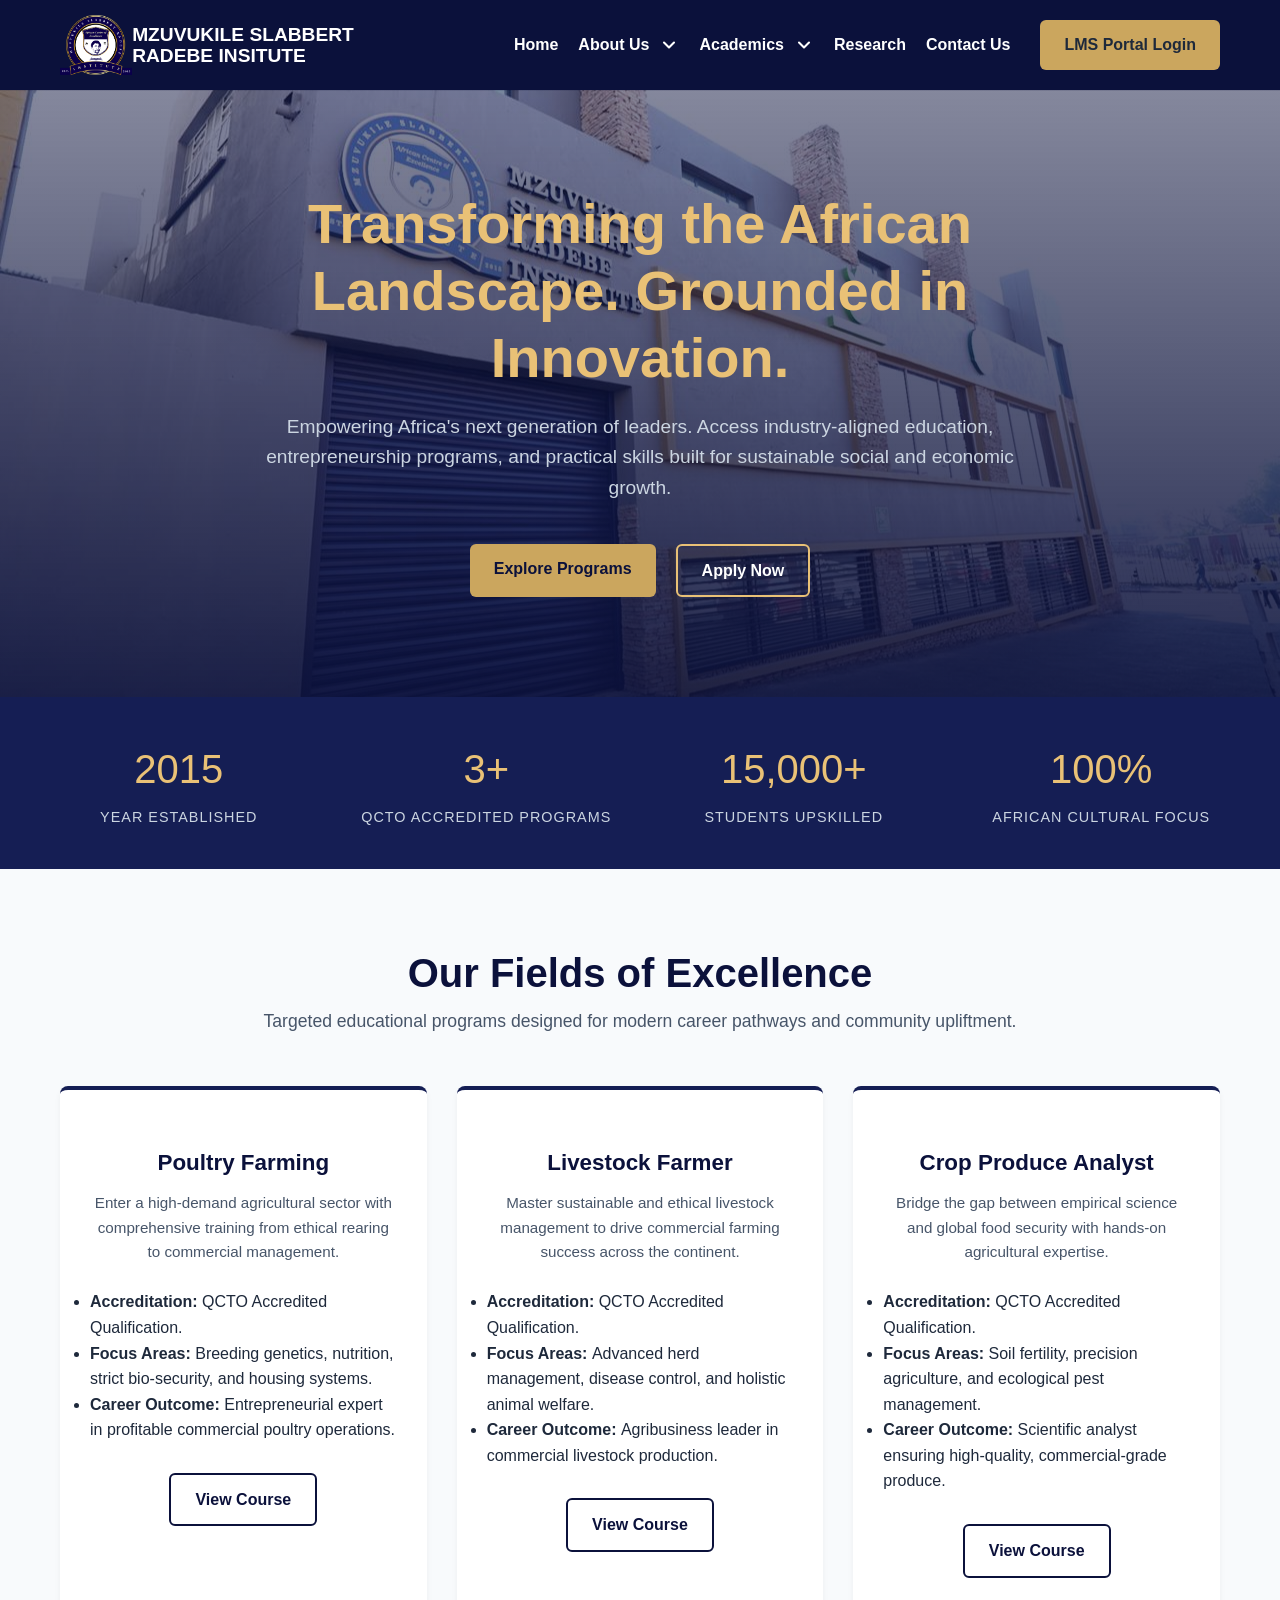
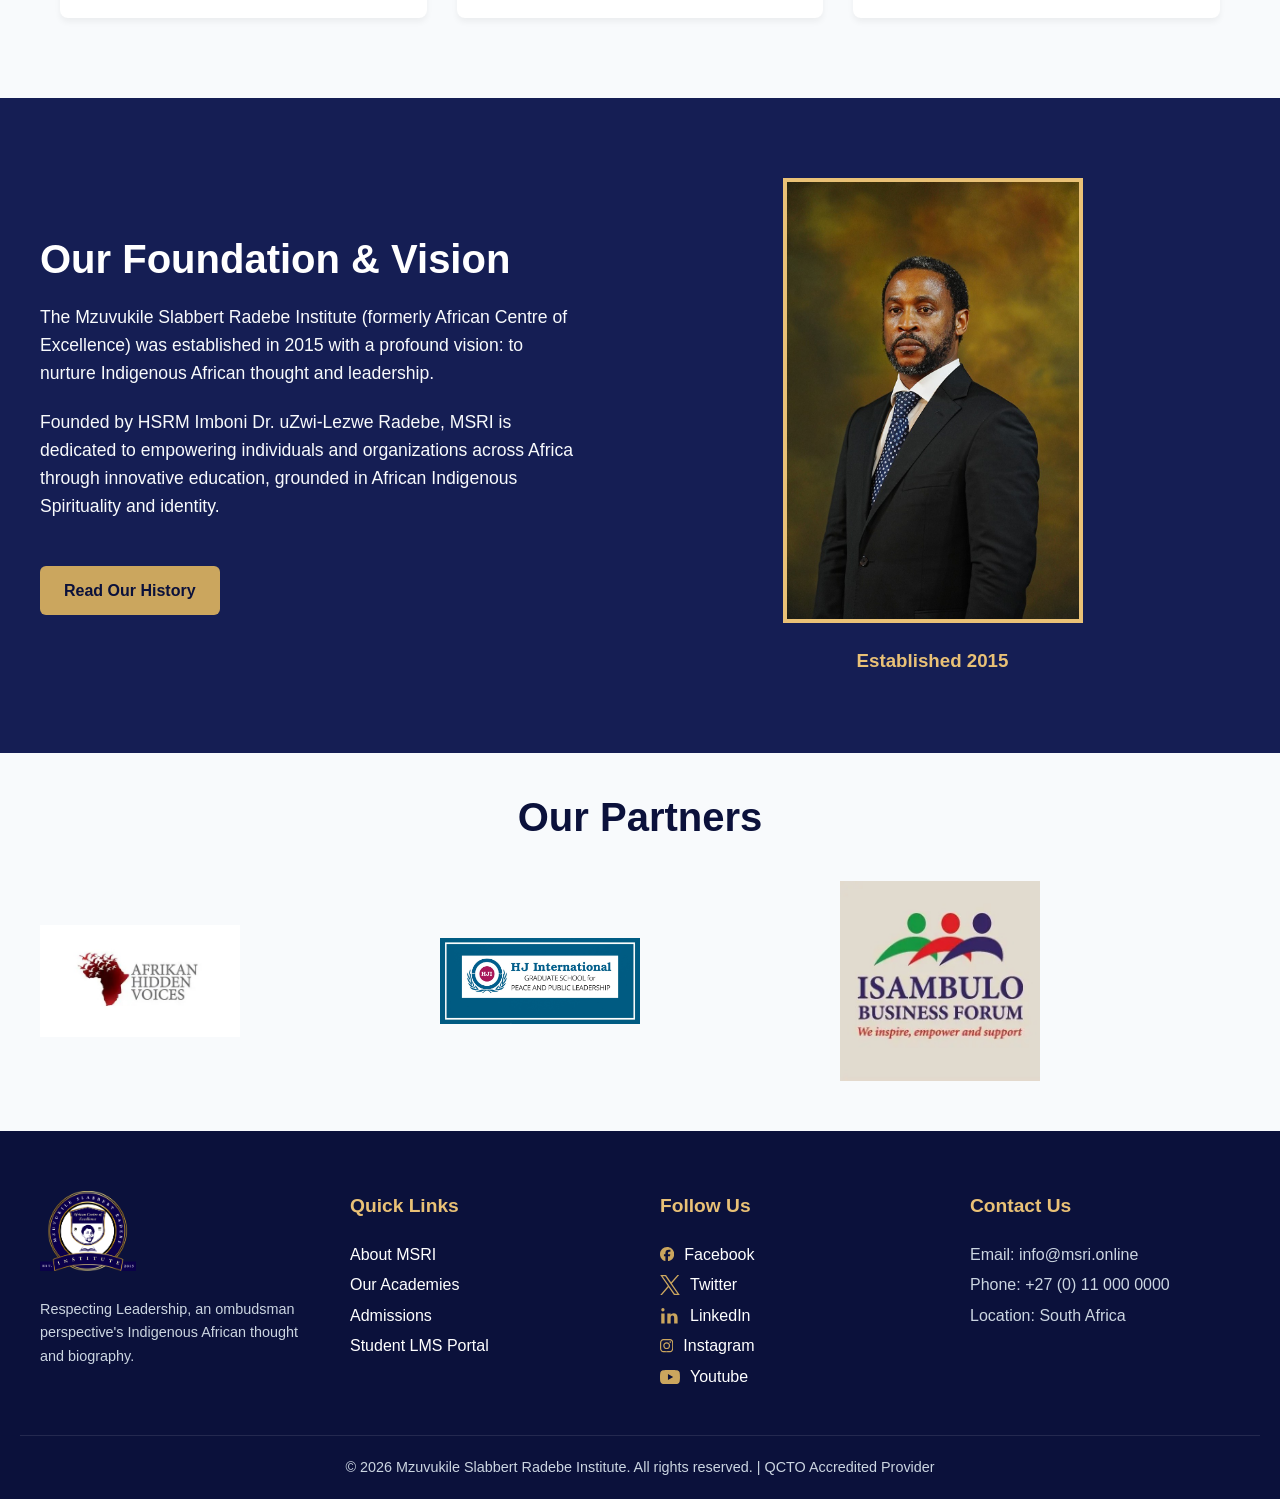
==== index.html @ c5982612 "updates the header menu" ====
<!doctype html>
<html lang="en">
  <head>
    <meta charset="UTF-8" />
    <meta name="viewport" content="width=device-width, initial-scale=1.0" />
    <title>MSRI | Mzuvukile Slabbert Radebe Institute</title>
    <link rel="icon" type="image/png" href="../assets/img/branding/logo.png" />
    <link rel="stylesheet" href="./assets/css/pages/home.css" />
    <link rel="stylesheet" href="./assets/css/global.css" />
    <link rel="stylesheet" href="./assets/css/components.css" />
    <script src="./assets/js/main.js" defer></script>
    <link rel="preload" href="assets/img/heroes/hero-img-1.jpg" as="image" />
    <link rel="preload" href="assets/img/heroes/hero-img-1.jpg" as="image" />
    <link rel="preload" href="assets/img/heroes/hero-img-3.jpg" as="image" />
    <link rel="preload" href="assets/img/heroes/hero-img-4.jpg" as="image" />
    <link rel="preload" href="assets/img/heroes/hero-img-5.jpg" as="image" />
    <link rel="preload" href="assets/img/heroes/hero-img-6.jpeg" as="image" />
  </head>
  <body>
    <header>
      <div class="nav-container">
        <div class="logo">
          <a href="index.html">
            <img src="../assets/img/branding/logo.png" alt="MSRI Logo" />
            <div class="logo-text">MZUVUKILE SLABBERT<br />RADEBE INSITUTE</div>
          </a>
        </div>

        <button class="open-menu">
          <svg
            width="50px"
            height="50px"
            viewBox="0 0 24 24"
            xmlns="http://www.w3.org/2000/svg"
            class="hamburger-menu-icon"
            fill="none"
          >
            <path d="M5 6.5H19V8H5V6.5Z" />
            <path d="M5 16.5H19V18H5V16.5Z" />
            <path d="M5 11.5H19V13H5V11.5Z" />
          </svg>
        </button>

        <nav class="nav-links">
          <ul class="link-list">
            <li>
              <a href="index.html">Home</a>
            </li>

            <li class="has-dropdown-menu">
              <a href="#" class="dropdown-link">
                About Us
                <svg
                  class="chevron-icon"
                  viewBox="0 0 24 24"
                  fill="none"
                  stroke="currentColor"
                  stroke-width="2.5"
                  stroke-linecap="round"
                  stroke-linejoin="round"
                >
                  <polyline points="6 9 12 15 18 9"></polyline>
                </svg>
              </a>

              <ul class="dropdown-menu">
                <li><a href="#">Our History</a></li>
                <li><a href="#">Accreditation</a></li>
                <li><a href="#">Leadership</a></li>
                <li><a href="#">Partners</a></li>
                <li><a href="#">News & Media</a></li>
                <li><a href="#">Events</a></li>
              </ul>
            </li>

            <li class="has-mega-menu">
              <a href="academics.html" class="dropdown-link">
                Academics
                <svg
                  class="chevron-icon"
                  viewBox="0 0 24 24"
                  fill="none"
                  stroke="currentColor"
                  stroke-width="2.5"
                  stroke-linecap="round"
                  stroke-linejoin="round"
                >
                  <polyline points="6 9 12 15 18 9"></polyline>
                </svg>
              </a>

              <!-- We make the container wider to fit both tracks -->
              <div class="mega-menu-container split-menu">
                <!-- Left Side: Legacy -->
                <div class="menu-zone legacy-zone">
                  <h3 class="zone-title">Legacy Qualifications</h3>
                  <div class="mega-menu-grid">
                    <div class="menu-column">
                      <h4>Business, Law & Society</h4>
                      <ul>
                        <li>
                          <a href="#"
                            >Faculty of Business and Economic Studies</a
                          >
                        </li>
                        <li><a href="#">Faculty of Law</a></li>
                        <li>
                          <a href="#"
                            >Faculty of Social Science and Humanities</a
                          >
                        </li>
                      </ul>
                    </div>

                    <!-- Column 2 -->
                    <div class="menu-column">
                      <h4>Science & Health</h4>
                      <ul>
                        <li>
                          <a href="#">Faculty of Science and Agriculture</a>
                        </li>
                        <li><a href="#">Health Sciences</a></li>
                        <li><a href="#">Department of Animal Care</a></li>
                      </ul>
                    </div>

                    <!-- Column 3 -->
                    <div class="menu-column">
                      <h4>Arts, Media & Culture</h4>
                      <ul>
                        <li>
                          <a href="#"
                            >Faculty of Indigenous Spirituality and African
                            Matters</a
                          >
                        </li>
                        <li><a href="#">Faculty of Media and Journalism</a></li>
                        <li><a href="#">Faculty of Art and Music</a></li>
                      </ul>
                    </div>
                  </div>
                </div>

                <!-- Right Side: Skills (Give this a slight background color in CSS) -->
                <div class="menu-zone skills-zone">
                  <h3 class="zone-title text-gold">Skills-Based (QCTO)</h3>
                  <div class="mega-menu-grid">
                    <div class="menu-column">
                      <h4>Agriculture</h4>
                      <ul>
                        <li><a href="academics.html#course-catalog">Poultry Farming</a></li>
                        <li><a href="academics.html#course-catalog">Livestock Farmer</a></li>
                        <li>
                          <a href="academics.html#course-catalog">Crop Produce Analyst</a>
                        </li>
                      </ul>
                    </div>
                  </div>
                </div>
              </div>
            </li>
            <li><a href="#">Research</a></li>
            <li><a href="#">Contact Us</a></li>
          </ul>
          <a href="https://www.msri.online/" class="btn btn-gold"
            >LMS Portal Login</a
          >
        </nav>
      </div>
    </header>

    <section class="hero">
      <div class="hero-content">
        <h1>Transforming the African Landscape. Grounded in Innovation.</h1>
        <p>
          Empowering Africa's next generation of leaders. Access
          industry-aligned education, entrepreneurship programs, and practical
          skills built for sustainable social and economic growth.
        </p>
        <div class="hero-buttons">
          <a href="academics.html" class="btn btn-gold">Explore Programs</a>
          <a href="#" class="btn btn-outline">Apply Now</a>
        </div>
      </div>
    </section>

    <section class="stats-strip">
      <div class="stats-grid">
        <div class="stat-item">
          <div class="stat-number">2015</div>
          <div class="stat-label">Year Established</div>
        </div>
        <div class="stat-item">
          <div class="stat-number">3+</div>
          <div class="stat-label">QCTO Accredited Programs</div>
        </div>
        <div class="stat-item">
          <div class="stat-number">15,000+</div>
          <div class="stat-label">Students Upskilled</div>
        </div>
        <div class="stat-item">
          <div class="stat-number">100%</div>
          <div class="stat-label">African Cultural Focus</div>
        </div>
      </div>
    </section>

    <section class="academics" id="academics">
      <div class="section-header">
        <h2>Our Fields of Excellence</h2>
        <p>
          Targeted educational programs designed for modern career pathways and
          community upliftment.
        </p>
      </div>

      <div class="card-grid">
        <div class="card">
          <div class="card-icon"></div>
          <h3>Poultry Farming</h3>
          <p>
            Enter a high-demand agricultural sector with comprehensive training
            from ethical rearing to commercial management.
          </p>
          <ul class="academic-list">
            <li>
              <strong>Accreditation: </strong>QCTO Accredited Qualification.
            </li>
            <li>
              <strong>Focus Areas: </strong>Breeding genetics, nutrition, strict
              bio-security, and housing systems.
            </li>
            <li>
              <strong>Career Outcome: </strong>Entrepreneurial expert in
              profitable commercial poultry operations.
            </li>
          </ul>
          <a href="academics.html#poultry-farming" class="btn btn-outline-card"
            >View Course</a
          >
        </div>
        <div class="card">
          <div class="card-icon"></div>
          <h3>Livestock Farmer</h3>
          <p>
            Master sustainable and ethical livestock management to drive
            commercial farming success across the continent.
          </p>
          <ul class="academic-list">
            <li>
              <strong>Accreditation: </strong>QCTO Accredited Qualification.
            </li>
            <li>
              <strong>Focus Areas: </strong>Advanced herd management, disease
              control, and holistic animal welfare.
            </li>
            <li>
              <strong>Career Outcome: </strong>Agribusiness leader in commercial
              livestock production.
            </li>
          </ul>
          <a href="academics.html#livestock-farmer" class="btn btn-outline-card"
            >View Course</a
          >
        </div>
        <div class="card">
          <div class="card-icon"></div>
          <h3>Crop Produce Analyst</h3>
          <p>
            Bridge the gap between empirical science and global food security
            with hands-on agricultural expertise.
          </p>
          <ul class="academic-list">
            <li>
              <strong>Accreditation: </strong>QCTO Accredited Qualification.
            </li>
            <li>
              <strong>Focus Areas: </strong>Soil fertility, precision
              agriculture, and ecological pest management.
            </li>
            <li>
              <strong>Career Outcome: </strong>Scientific analyst ensuring
              high-quality, commercial-grade produce.
            </li>
          </ul>
          <a href="academics.html#crop-analyst" class="btn btn-outline-card"
            >View Course</a
          >
        </div>
      </div>
    </section>

    <section class="foundation">
      <div class="foundation-container">
        <div class="foundation-text">
          <h2>Our Foundation & Vision</h2>
          <p>
            The Mzuvukile Slabbert Radebe Institute (formerly African Centre of
            Excellence) was established in 2015 with a profound vision: to
            nurture Indigenous African thought and leadership.
          </p>
          <p>
            Founded by HSRM Imboni Dr. uZwi-Lezwe Radebe, MSRI is dedicated to
            empowering individuals and organizations across Africa through
            innovative education, grounded in African Indigenous Spirituality
            and identity.
          </p>
          <br />
          <a href="#" class="btn btn-gold">Read Our History</a>
        </div>

        <div class="foundation-image">
          <img
            src="../assets/img/content/founder.jpg"
            alt="MSRI Foundation Seal"
          />
          <h3 style="color: var(--accent-gold); margin-top: 20px">
            Established 2015
          </h3>
        </div>
      </div>
    </section>

    <section class="partners">
      <h2>Our Partners</h2>
      <div class="partners-container" id="slider">
        <div class="partner-slider" id="track">
          <img src="./assets/img/branding/ahv-logo.jpeg" alt="" />
          <img src="./assets/img/branding/hfi-logo.jpeg" alt="" />
          <img src="./assets/img/branding/ibf-logo.jpeg" alt="" />
          <img src="./assets/img/branding/ip-logo.jpeg" alt="" />
          <img src="./assets/img/branding/mta-logo.jpeg" alt="" />
          <img src="./assets/img/branding/sbhf-logo.jpeg" alt="" />
          <img src="./assets/img/branding/tf-logo.jpeg" alt="" />

          <!-- duplicates -->
          <img src="../assets/img/branding/ahv-logo.jpeg" alt="" />
          <img src="../assets/img/branding/hfi-logo.jpeg" alt="" />
          <img src="../assets/img/branding/ibf-logo.jpeg" alt="" />
          <img src="../assets/img/branding/ip-logo.jpeg" alt="" />
          <img src="../assets/img/branding/mta-logo.jpeg" alt="" />
          <img src="../assets/img/branding/sbhf-logo.jpeg" alt="" />
          <img src="../assets/img/branding/tf-logo.jpeg" alt="" />
        </div>
      </div>
    </section>

    <footer>
      <div class="footer-grid">
        <div class="footer-col">
          <img
            src="../assets/img/branding/logo.png"
            alt="MSRI Logo"
            style="height: 80px; margin-bottom: 20px"
          />
          <p style="color: #cbd5e1; font-size: 0.9rem">
            Respecting Leadership, an ombudsman perspective's Indigenous African
            thought and biography.
          </p>
        </div>

        <div class="footer-col">
          <h4>Quick Links</h4>
          <ul>
            <li><a href="#">About MSRI</a></li>
            <li><a href="#">Our Academies</a></li>
            <li><a href="#">Admissions</a></li>
            <li><a href="https://www.msri.online/">Student LMS Portal</a></li>
          </ul>
        </div>

        <div class="footer-col">
          <h4>Follow Us</h4>
          <ul class="social-links">
            <li>
              <a href="#" class="icons">
                <svg
                  role="img"
                  viewBox="0 0 24 24"
                  xmlns="http://www.w3.org/2000/svg"
                >
                  <title>Facebook</title>
                  <path
                    d="M9.101 23.691v-7.98H6.627v-3.667h2.474v-1.58c0-4.085 1.848-5.978 5.858-5.978.401 0 .955.042 1.468.103a8.68 8.68 0 0 1 1.141.195v3.325a8.623 8.623 0 0 0-.653-.036 26.805 26.805 0 0 0-.733-.009c-.707 0-1.259.096-1.675.309a1.686 1.686 0 0 0-.679.622c-.258.42-.374.995-.374 1.752v1.297h3.919l-.386 2.103-.287 1.564h-3.246v8.245C19.396 23.238 24 18.179 24 12.044c0-6.627-5.373-12-12-12s-12 5.373-12 12c0 5.628 3.874 10.35 9.101 11.647Z"
                  />
                </svg>
                Facebook
              </a>
            </li>
            <li>
              <a href="#" class="icons">
                <svg
                  role="img"
                  viewBox="0 0 24 24"
                  xmlns="http://www.w3.org/2000/svg"
                >
                  <title>X</title>
                  <path
                    d="M14.234 10.162 22.977 0h-2.072l-7.591 8.824L7.251 0H.258l9.168 13.343L.258 24H2.33l8.016-9.318L16.749 24h6.993zm-2.837 3.299-.929-1.329L3.076 1.56h3.182l5.965 8.532.929 1.329 7.754 11.09h-3.182z"
                  />
                </svg>
                Twitter
              </a>
            </li>
            <li>
              <a href="#" class="icons">
                <svg
                  role="img"
                  viewBox="0 0 24 24"
                  xmlns="http://www.w3.org/2000/svg"
                >
                  <title>LinkedIn</title>
                  <path
                    d="M21 21H17V14.25c0-1.61-.59-2.75-2.03-2.75-1.1 0-1.75.74-2.04 1.46-.1.26-.13.63-.13 1V21H8.79s.06-11 0-12h4.01v1.7c.53-.83 1.5-2.01 3.65-2.01 2.66 0 4.66 1.74 4.66 5.48V21M3.5 6.5A2 2 0 1 1 5.5 4.5a2 2 0 0 1-2 2M1.5 21h4V9h-4v12z"
                  />
                </svg>
                LinkedIn
              </a>
            </li>
            <li>
              <a href="#" class="icons">
                <svg
                  role="img"
                  viewBox="0 0 24 24"
                  xmlns="http://www.w3.org/2000/svg"
                >
                  <title>Instagram</title>
                  <path
                    d="M7.0301.084c-1.2768.0602-2.1487.264-2.911.5634-.7888.3075-1.4575.72-2.1228 1.3877-.6652.6677-1.075 1.3368-1.3802 2.127-.2954.7638-.4956 1.6365-.552 2.914-.0564 1.2775-.0689 1.6882-.0626 4.947.0062 3.2586.0206 3.6671.0825 4.9473.061 1.2765.264 2.1482.5635 2.9107.308.7889.72 1.4573 1.388 2.1228.6679.6655 1.3365 1.0743 2.1285 1.38.7632.295 1.6361.4961 2.9134.552 1.2773.056 1.6884.069 4.9462.0627 3.2578-.0062 3.668-.0207 4.9478-.0814 1.28-.0607 2.147-.2652 2.9098-.5633.7889-.3086 1.4578-.72 2.1228-1.3881.665-.6682 1.0745-1.3378 1.3795-2.1284.2957-.7632.4966-1.636.552-2.9124.056-1.2809.0692-1.6898.063-4.948-.0063-3.2583-.021-3.6668-.0817-4.9465-.0607-1.2797-.264-2.1487-.5633-2.9117-.3084-.7889-.72-1.4568-1.3876-2.1228C21.2982 1.33 20.628.9208 19.8378.6165 19.074.321 18.2017.1197 16.9244.0645 15.6471.0093 15.236-.005 11.977.0014 8.718.0076 8.31.0215 7.0301.0839m.1402 21.6932c-1.17-.0509-1.8053-.2453-2.2287-.408-.5606-.216-.96-.4771-1.3819-.895-.422-.4178-.6811-.8186-.9-1.378-.1644-.4234-.3624-1.058-.4171-2.228-.0595-1.2645-.072-1.6442-.079-4.848-.007-3.2037.0053-3.583.0607-4.848.05-1.169.2456-1.805.408-2.2282.216-.5613.4762-.96.895-1.3816.4188-.4217.8184-.6814 1.3783-.9003.423-.1651 1.0575-.3614 2.227-.4171 1.2655-.06 1.6447-.072 4.848-.079 3.2033-.007 3.5835.005 4.8495.0608 1.169.0508 1.8053.2445 2.228.408.5608.216.96.4754 1.3816.895.4217.4194.6816.8176.9005 1.3787.1653.4217.3617 1.056.4169 2.2263.0602 1.2655.0739 1.645.0796 4.848.0058 3.203-.0055 3.5834-.061 4.848-.051 1.17-.245 1.8055-.408 2.2294-.216.5604-.4763.96-.8954 1.3814-.419.4215-.8181.6811-1.3783.9-.4224.1649-1.0577.3617-2.2262.4174-1.2656.0595-1.6448.072-4.8493.079-3.2045.007-3.5825-.006-4.848-.0608M16.953 5.5864A1.44 1.44 0 1 0 18.39 4.144a1.44 1.44 0 0 0-1.437 1.4424M5.8385 12.012c.0067 3.4032 2.7706 6.1557 6.173 6.1493 3.4026-.0065 6.157-2.7701 6.1506-6.1733-.0065-3.4032-2.771-6.1565-6.174-6.1498-3.403.0067-6.156 2.771-6.1496 6.1738M8 12.0077a4 4 0 1 1 4.008 3.9921A3.9996 3.9996 0 0 1 8 12.0077"
                  />
                </svg>
                Instagram
              </a>
            </li>
            <li>
              <a href="#" class="icons">
                <svg
                  role="img"
                  viewBox="0 0 24 24"
                  xmlns="http://www.w3.org/2000/svg"
                >
                  <title>YouTube</title>
                  <path
                    d="M23.498 6.186a3.016 3.016 0 0 0-2.122-2.136C19.505 3.545 12 3.545 12 3.545s-7.505 0-9.377.505A3.017 3.017 0 0 0 .502 6.186C0 8.07 0 12 0 12s0 3.93.502 5.814a3.016 3.016 0 0 0 2.122 2.136c1.871.505 9.376.505 9.376.505s7.505 0 9.377-.505a3.015 3.015 0 0 0 2.122-2.136C24 15.93 24 12 24 12s0-3.93-.502-5.814zM9.545 15.568V8.432L15.818 12l-6.273 3.568z"
                  />
                </svg>
                Youtube
              </a>
            </li>
          </ul>
        </div>

        <div class="footer-col">
          <h4>Contact Us</h4>
          <ul>
            <li style="color: #cbd5e1">Email: info@msri.online</li>
            <li style="color: #cbd5e1">Phone: +27 (0) 11 000 0000</li>
            <li style="color: #cbd5e1">Location: South Africa</li>
          </ul>
        </div>
      </div>

      <div class="footer-bottom">
        &copy; 2026 Mzuvukile Slabbert Radebe Institute. All rights reserved. |
        QCTO Accredited Provider
      </div>
    </footer>
  </body>
</html>
---- assets/css/pages/home.css ----
/* Hero Section */

.hero {
  background-color: var(--primary-navy);
  color: var(--white);
  padding: 100px 20px;
  text-align: center;
  background-image:
    linear-gradient(rgba(11, 17, 59, 0.5), rgba(11, 17, 59, 0.9)),
    url("../../img/heroes/hero-img-1.jpg");
  background-size: cover;
  background-position: center;
  animation: heroslider 24s infinite ease-in-out;
}

@keyframes heroslider {
  /* Image 1 */
  0%,
  12.5% {
    background-image:
      linear-gradient(rgba(11, 17, 59, 0.5), rgba(11, 17, 59, 0.9)),
      url("../../img/heroes/hero-img-1.jpg");
  }
  /* Image 2 */
  16.6%,
  29.1% {
    background-image:
      linear-gradient(rgba(11, 17, 59, 0.5), rgba(11, 17, 59, 0.9)),
      url("../../img/heroes/hero-img-2.jpg");
  }
  /* Image 3 */
  33.3%,
  45.8% {
    background-image:
      linear-gradient(rgba(11, 17, 59, 0.5), rgba(11, 17, 59, 0.9)),
      url("../../img/heroes/hero-img-3.jpg");
  }
  /* Image 4 */
  50%,
  62.5% {
    background-image:
      linear-gradient(rgba(11, 17, 59, 0.5), rgba(11, 17, 59, 0.9)),
      url("../../img/heroes/hero-img-4.jpg");
  }
  /* Image 5 */
  66.6%,
  79.1% {
    background-image:
      linear-gradient(rgba(11, 17, 59, 0.5), rgba(11, 17, 59, 0.9)),
      url("../../img/heroes/hero-img-5.jpg");
  }
  /* Image 6 */
  83.3%,
  95.8% {
    background-image:
      linear-gradient(rgba(11, 17, 59, 0.5), rgba(11, 17, 59, 0.9)),
      url("../../img/heroes/hero-img-6.jpeg");
  }
  /* Flawless wrap back to Image 1 */
  100% {
    background-image:
      linear-gradient(rgba(11, 17, 59, 0.5), rgba(11, 17, 59, 0.9)),
      url("../../img/heroes/hero-img-1.jpg");
  }
}

.hero-content {
  max-width: 800px;
  margin: 0 auto;
}

.hero h1 {
  color: var(--accent-gold);
  font-size: 3.5rem;
  margin-bottom: 20px;
}

.hero p {
  font-size: 1.2rem;
  margin-bottom: 40px;
  color: #cbd5e1;
}

.hero-buttons {
  display: flex;
  gap: 20px;
  justify-content: center;
}

/* STATS / IMPACT STRIP */

.stats-strip {
  background-color: var(--primary-navy-light);
  color: var(--white);
  padding: 40px 20px;
}

.stats-grid {
  max-width: 1200px;
  margin: 0 auto;
  display: grid;
  grid-template-columns: repeat(auto-fit, minmax(200px, 1fr));
  gap: 30px;
  text-align: center;
}

.stat-number {
  font-family: var(--font-heading);
  color: var(--accent-gold);
  font-size: 2.5rem;
  margin-bottom: 5px;
}

.stat-label {
  font-size: 0.9rem;
  text-transform: uppercase;
  letter-spacing: 1px;
  color: #cbd5e1;
}

/* ACADEMIES SECTION */

.academics {
  padding: 80px 20px;
  max-width: 1200px;
  margin: 0 auto;
  display: flex;
  flex-direction: column;
}

.academics a {
  align-self: center;
  margin-top: 30px;
  margin-bottom: 0;
}

.section-header {
  text-align: center;
  margin-bottom: 50px;
}

.section-header h2 {
  color: var(--primary-navy);
  font-size: 2.5rem;
  margin-bottom: 10px;
}

.section-header p {
  color: var(--text-gray);
  font-size: 1.1rem;
}

.card-grid {
  display: grid;
  grid-template-columns: repeat(auto-fit, minmax(300px, 1fr));
  gap: 30px;
}

.card {
  background: var(--white);
  padding: 40px 30px;
  border-radius: 8px;
  box-shadow: 0 4px 6px rgba(0, 0, 0, 0.05);
  border-top: 4px solid var(--primary-navy-light);
  text-align: center;
  transition: transform 0.3s ease;
}

.card:hover {
  transform: translateY(-5px);
  transition: all 0.3s ease;
}

.card-icon {
  font-size: 3rem;
  margin-bottom: 20px;
}

.card h3 {
  color: var(--primary-navy);
  margin-bottom: 15px;
  font-size: 1.4rem;
}

.card p {
  color: var(--text-gray);
  margin-bottom: 25px;
  font-size: 0.95rem;
}

.card .academic-list {
  text-align: start;
}

/* FOUNDATION & VISION */

.foundation {
  background-color: var(--primary-navy-light);
  padding: 40px 20px;
}

.foundation-container {
  max-width: 1200px;
  margin: 0 auto;
  display: flex;
  align-items: center;
  gap: 50px;
}

.foundation-text {
  flex: 1;
}

.foundation-text h2 {
  color: var(--white);
  font-size: 2.5rem;
  margin-bottom: 20px;
}

.foundation-text p {
  color: var(--bg-light);
  margin-bottom: 20px;
  font-size: 1.1rem;
}

.foundation-image {
  flex: 1;
  text-align: center;
  /* background: var(--primary-navy); */
  padding: 40px;
  border-radius: 8px;
}

.foundation-image img {
  max-width: 100%;
  height: auto;
  border: 4px solid var(--accent-gold);
  width: 300px;
}

/* Partners */

.partners h2 {
  color: var(--primary-navy);
  font-size: 2.5rem;
  margin-top: 40px;
  margin-bottom: 40px;
  text-align: center;
}

/* Partners Container Area */
.partners-container {
  width: 100%;
  max-width: 1200px;
  margin: auto;
  overflow: hidden; /* Cuts off extra logos outside the frame */
  border-radius: 8px;
  margin-bottom: 50px;
}

/* The Sliding Track */
.partner-slider {
  display: flex;
  gap: 200px; /* Your layout spacing */
  align-items: center;
  flex-wrap: nowrap;
  width: max-content; /* Prevents logos from being compressed */

  /* Triggers the seamless crawl animation */
  animation: continuousCrawl 30s linear infinite;
}

.partner-slider img {
  width: 200px;
  flex-shrink: 0;
}

/* The Seamless Animation Path */
@keyframes continuousCrawl {
  0% {
    transform: translateX(0);
  }
  100% {
    /* Moves by exactly half the track width (the first full set of logos) */
    transform: translateX(-50%);
  }
}

/* Page Media Queries */
@media (max-width: 768px) {
  .hero h1 {
    font-size: 2.5rem;
  }

  .hero-buttons {
    flex-direction: column;
  }

  .foundation-container {
    flex-direction: column;
  }
}
---- assets/css/global.css ----
* {
  margin: 0;
  padding: 0;
  box-sizing: border-box;
}

:root {
  --primary-navy: #0b113b;
  --primary-navy-light: #151e54;
  --accent-gold: #e9c176;
  --accent-gold-hover: #cba65e;
  --text-dark: #1e293b;
  --text-gray: #475569;
  --bg-light: #f8fafc;
  --white: #ffffff;
  --font-heading: Candara, Calibri, Segoe, Segoe UI, Optima, Arial, sans-serif;
  --font-body: Candara, Calibri, Segoe, Segoe UI, Optima, Arial, sans-serif;
}

html,
body {
  font-family: var(--font-body);
  color: var(--text-dark);
  background-color: var(--bg-light);
  line-height: 1.6;
  max-width: 100%;
  overflow-x: clip;
  overflow-y: visible;
}

h1,
h2,
h3 {
  font-family: var(--font-heading);
  font-weight: 700;
  line-height: 1.2;
}

a {
  text-decoration: none;
  color: inherit;
}
---- assets/css/components.css ----
body {
  padding-top: 90px;
}

/* Button Section */

.btn {
  display: inline-block;
  padding: 12px 24px;
  border-radius: 6px;
  font-weight: 600;
  cursor: pointer;
  border: none;
}

.btn-gold {
  background-color: var(--accent-gold-hover);
  color: var(--primary-navy);
}

.btn-gold:hover {
  background-color: var(--accent-gold-hover);
  transform: translate(-2px);
  transition: all 0.3s ease;
}

.btn-outline {
  background-color: transparent;
  color: var(--white);
  border: 2px solid var(--accent-gold);
}

.btn-outline:hover {
  background-color: var(--accent-gold);
  color: var(--primary-navy);
  transition: all 0.3s ease;
}

.btn-outline-card {
  color: var(--primary-navy);
  border-color: var(--primary-navy);
  transition: all 0.3s ease;
  border: 2px solid var(--primary-navy);
}

.btn-outline-card:hover {
  background-color: var(--primary-navy);
  color: var(--white);
  transition: all 0.3s ease;
}

/* Navigation Section */

header {
  background-color: var(--primary-navy);
  /* box-shadow: 0 2px 10px rgba(0, 0, 0, 0.1); */
  position: fixed;
  top: 0;
  z-index: 1000;
  width: 100%;
}

.nav-container {
  max-width: 1200px;
  margin: 0 auto;
  padding: 15px 20px;
  display: flex;
  justify-content: space-between;
  align-items: center;
}

.link-list {
  display: flex;
  gap: 20px;
  list-style: none;
}

.dropdown-menu {
  position: absolute;
  list-style: none;
  background-color: var(--primary-navy-light);
  color: var(--accent-gold);
  width: 130px;
  box-shadow: 0 4px 12px rgba(0, 0, 0, 0.1);
  border-radius: 4px;
  padding: 10px 10px;
  margin: 0;

  visibility: hidden;
  opacity: 0;
}

.has-dropdown-menu:hover .dropdown-menu,
.has-dropdown-menu:focus-within .dropdown-menu {
  visibility: visible;
  opacity: 1;
  transition: all ease-in-out 0.5s;
  transform: translateY(1px);
}

.dropdown-link {
  display: flex;
  align-items: center;
  gap: 10px;
}

.dropdown-link svg {
  width: 20px;
}

.mega-menu-container {
  position: absolute;
  background-color: var(--primary-navy-light);
  color: var(--accent-gold);
  width: 250px;
  box-shadow: 0 4px 12px rgba(0, 0, 0, 0.1);
  border-radius: 4px;
  padding: 10px 10px;
  margin: 0 auto;
  z-index: 1000;

  visibility: hidden;
  opacity: 0;
}

.has-mega-menu {
  position: relative;
}

.has-mega-menu:hover .mega-menu-container,
.has-mega-menu:focus-within .mega-menu-container {
  visibility: visible;
  opacity: 1;
  transform: translateY(1px);
  transition: all ease-in-out 0.5s;
}

.mega-menu-grid {
  display: grid;
  grid-template-columns: repeat(1, 1fr);
}

.menu-column {
  margin-left: 20px;
  margin-bottom: 20px;
}

.menu-column ul {
  list-style: none;
  padding: 0;
  margin: 0;
}

.menu-column ul li a:hover {
  text-decoration: underline;
  transition: all ease-in-out 0.5s;
}

.split-menu {
  display: flex;
  width: 900px; 
  padding: 0; 
  
  /* THE FIX: Centers the 900px menu directly under the link */
  left: 50%;
  margin-left: -450px; /* Pulls it back to the left by exactly half its width */
}

.menu-zone {
  flex: 1;
  padding: 30px;
}

.legacy-zone {
  background-color: var(--primary-navy-light);
}

.skills-zone {
  background-color: var(--primary-navy-light); /* Visually separates the skills side */
  border-left: 1px solid rgba(255, 255, 255, 0.1);
}

.zone-title {
  font-size: 1.3rem;
  margin-bottom: 20px;
  border-bottom: 2px solid var(--accent-gold);
  padding-bottom: 10px;
  display: inline-block;
}

.logo {
  display: flex;
  align-items: center;
  gap: 15px;
}

.logo img {
  height: 60px;
}

.logo a {
  cursor: pointer;
  display: flex;
  align-items: center;
}

.logo-text {
  font-family: var(--font-heading);
  color: var(--white);
  font-weight: 600;
  font-size: 1.2rem;
  line-height: 1.1;
}

.nav-links {
  display: flex;
  gap: 30px;
  align-items: center;
}

.nav-links a {
  color: var(--white);
  font-weight: 700;
  transition: color 0.3s ease;
}

.nav-links .btn {
  color: var(--text-dark);
}

.nav-links .btn:hover {
  color: var(--text-dark);
}

.nav-links a:hover {
  color: var(--accent-gold);
}

.hamburger-menu-icon {
  width: 50px;
  height: auto;
  fill: var(--white);
}

.open-menu {
  background-color: transparent;
  border: none;
  display: none;
}

/* FOOTER */

footer {
  background-color: var(--primary-navy);
  color: var(--white);
  padding: 60px 20px 20px;
}

.footer-grid {
  max-width: 1200px;
  margin: 0 auto;
  display: grid;
  grid-template-columns: repeat(auto-fit, minmax(250px, 1fr));
  gap: 40px;
  margin-bottom: 40px;
}

.footer-col h4 {
  color: var(--accent-gold);
  font-family: var(--font-body);
  font-size: 1.2rem;
  margin-bottom: 20px;
}

.footer-col ul {
  list-style: none;
}

.footer-col ul li {
  margin-bottom: 5px;
}

.footer-col ul li a:hover {
  color: var(--accent-gold);
  transition: all 0.3s ease;
}

.footer-col .icons {
  display: flex;
  align-items: center;
  width: 35%;
  gap: 10px;
}

.footer-col svg {
  width: 20px;
  height: auto;
  fill: var(--accent-gold-hover);
}

.footer-bottom {
  text-align: center;
  padding-top: 20px;
  border-top: 1px solid rgba(255, 255, 255, 0.1);
  color: #cbd5e1;
  font-size: 0.9rem;
}

/* Component Media Queries */
@media (max-width: 768px) {
  /* HAMBURGER BUTTON BASE STYLES */
  .hamburger-menu-icon {
    width: 40px; /* Slightly scaled down for mobile screens */
    height: 40px;
    fill: var(--white); /* Ensures the icon is white */
  }

  .open-menu {
    background-color: transparent;
    border: none;
    display: block; /* Changed to display block to show on mobile */
    cursor: pointer;
  }

  /* MOBILE LAYOUT & MENU TOGGLE */
  /* 2. Hide the nav by default, and format it as a mobile dropdown */
  .nav-links {
    display: none !important; /* Hidden by default */
    position: absolute;
    top: 100%; /* Drops it right below the header */
    left: 0;
    width: 100%;
    background-color: var(--primary-navy);
    flex-direction: column;
    padding: 20px;
    box-shadow: 0 10px 15px rgba(0, 0, 0, 0.2);
  }

  /* 3. This class will be added by JavaScript when the button is clicked */
  .nav-links.active {
    display: flex !important;
  }

  /* 4. Stack the links vertically for mobile */
  .link-list {
    flex-direction: column;
    width: 100%;
    gap: 20px;
  }

  /* 5. Fix Dropdowns & Mega Menu so they don't break the mobile screen */
  .dropdown-menu,
  .mega-menu-container {
    position: static; /* Stops them from floating off-screen */
    width: 100%;
    max-width: 100%;
    box-shadow: none;
    padding: 10px 0 10px 15px;
    background-color: transparent;
    display: none; /* Hide using display on mobile */
    visibility: visible;
    opacity: 1;
  }

  /* Show dropdowns when interacting on mobile */
  .has-dropdown-menu:hover .dropdown-menu,
  .has-dropdown-menu:focus-within .dropdown-menu,
  .has-mega-menu:hover .mega-menu-container,
  .has-mega-menu:focus-within .mega-menu-container {
    display: block;
    transform: none;
  }

  /* Stack mega menu columns into a single column on mobile */
  .mega-menu-grid {
    grid-template-columns: 1fr;
    gap: 10px;
  }

  .menu-column {
    margin-left: 0;
    margin-bottom: 10px;
  }
}
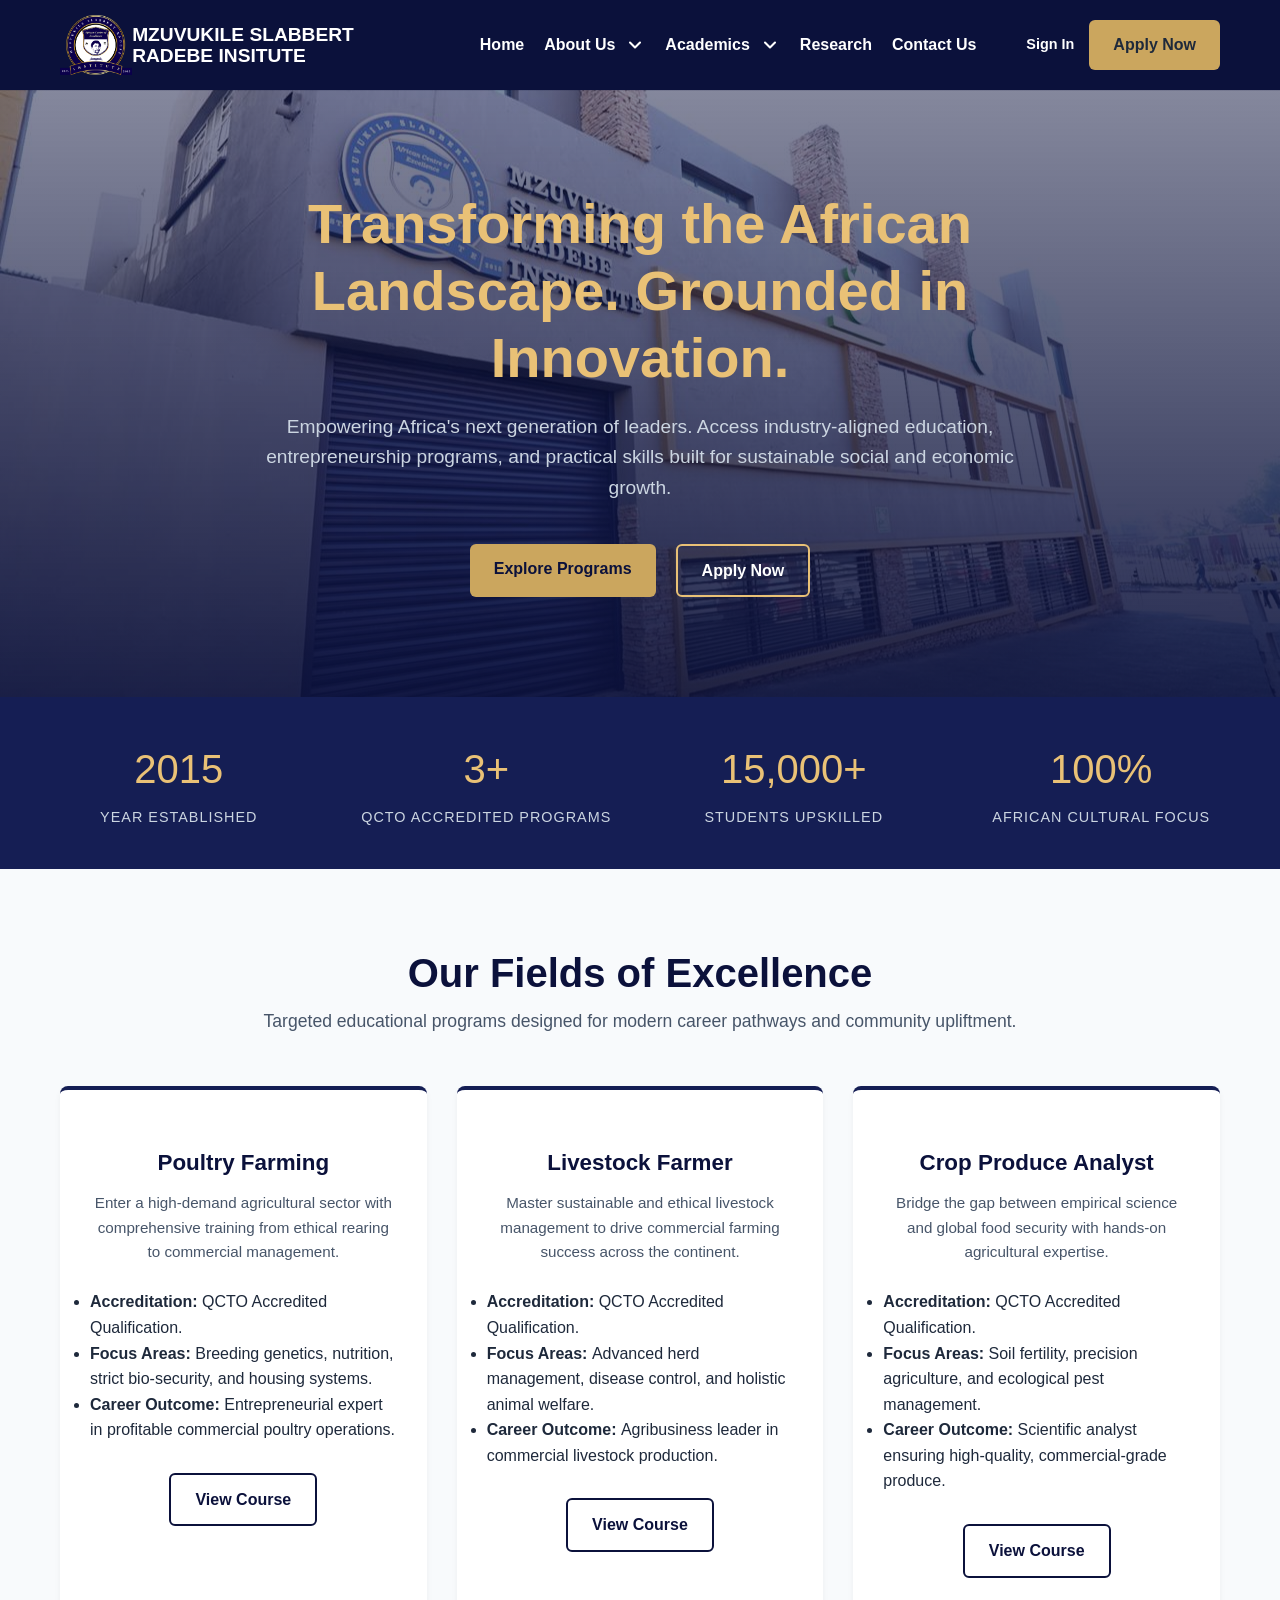
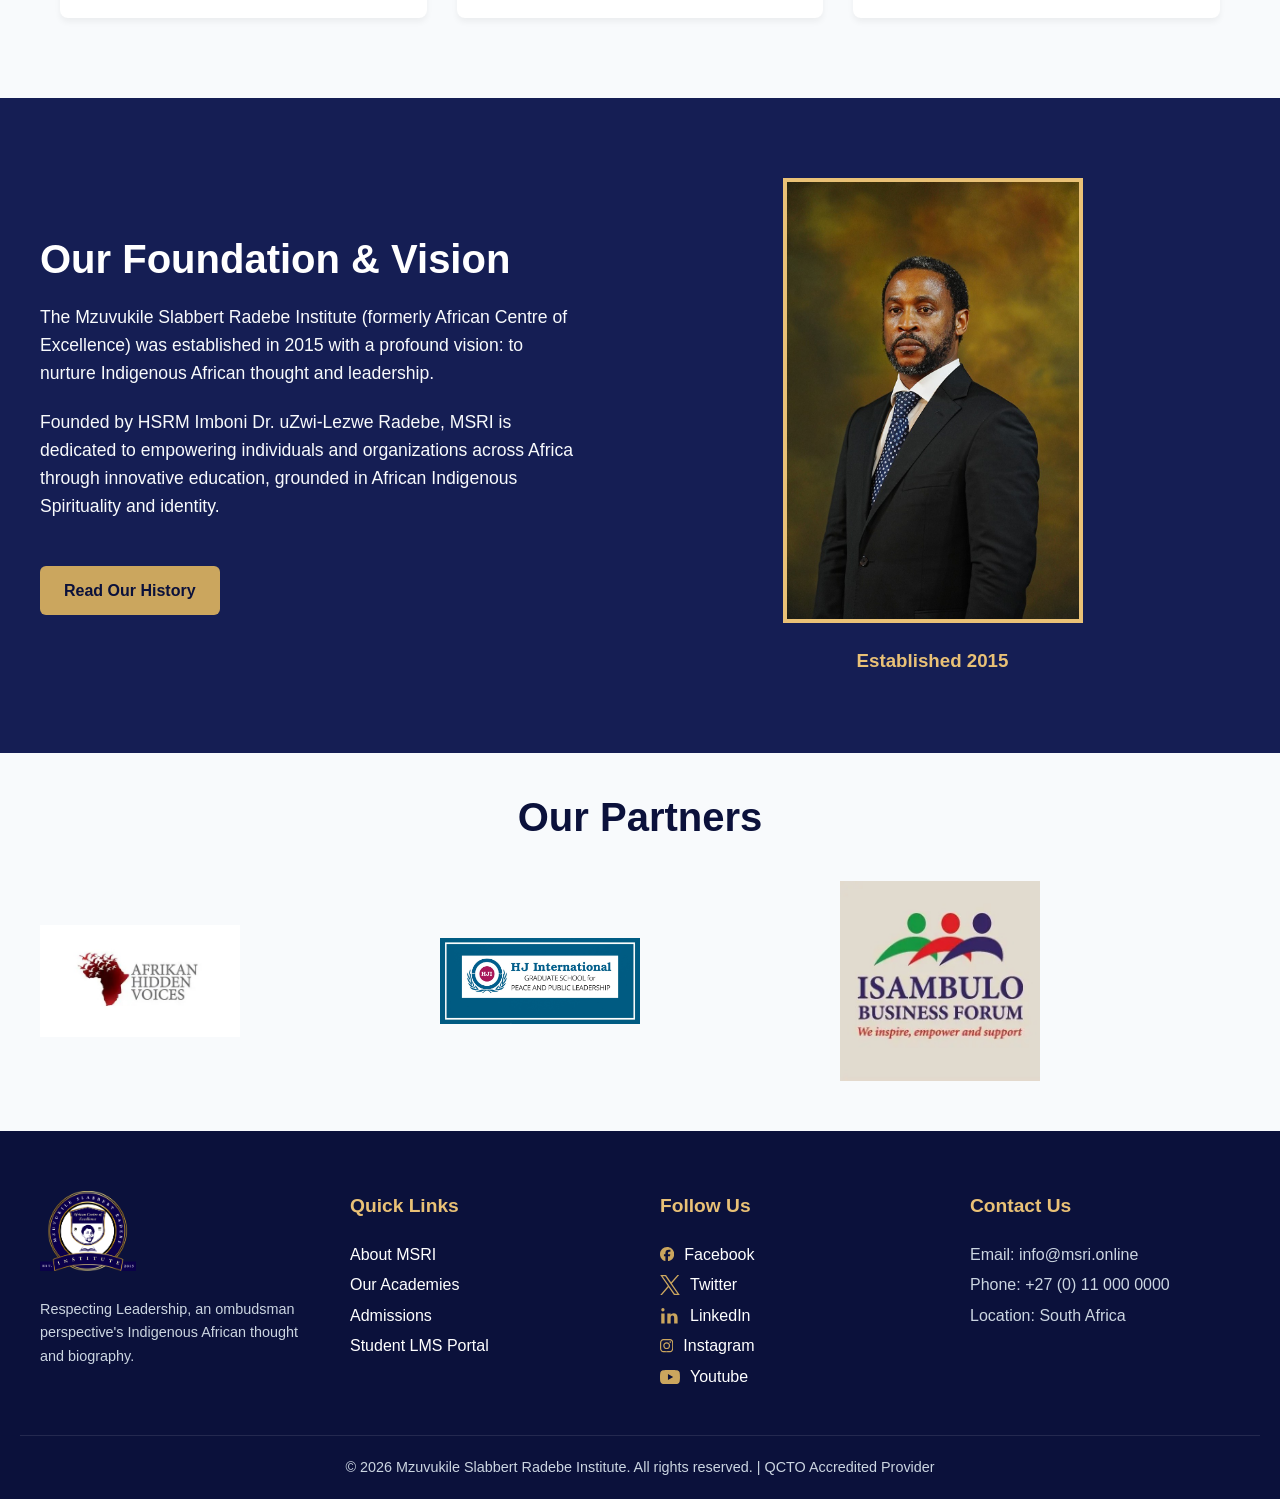
==== commit 33336154: "adds the apply and login pages" ====
--- a/index.html
+++ b/index.html
@@ -74,7 +74,7 @@
             </li>
 
             <li class="has-mega-menu">
-              <a href="academics.html" class="dropdown-link">
+              <a href="#" class="dropdown-link">
                 Academics
                 <svg
                   class="chevron-icon"
@@ -89,70 +89,116 @@
                 </svg>
               </a>
 
-              <!-- We make the container wider to fit both tracks -->
+              <!-- The Split Mega Menu Container -->
               <div class="mega-menu-container split-menu">
-                <!-- Left Side: Legacy -->
+                <!-- LEFT SIDE: Legacy Qualifications (Schools) -->
                 <div class="menu-zone legacy-zone">
                   <h3 class="zone-title">Legacy Qualifications</h3>
-                  <div class="mega-menu-grid">
+
+                  <!-- We use 2 columns inside the left zone -->
+                  <div
+                    class="mega-menu-grid"
+                    style="grid-template-columns: repeat(2, 1fr)"
+                  >
+                    <!-- Legacy Column 1 -->
                     <div class="menu-column">
                       <h4>Business, Law & Society</h4>
                       <ul>
                         <li>
                           <a href="#"
-                            >Faculty of Business and Economic Studies</a
+                            >School of Business and Economic Studies</a
                           >
                         </li>
-                        <li><a href="#">Faculty of Law</a></li>
+                        <li><a href="#">School of Law</a></li>
                         <li>
                           <a href="#"
-                            >Faculty of Social Science and Humanities</a
+                            >School of Social Science and Humanities</a
                           >
                         </li>
                       </ul>
-                    </div>
-
-                    <!-- Column 2 -->
-                    <div class="menu-column">
-                      <h4>Science & Health</h4>
+
+                      <h4 style="margin-top: 25px">Science & Health</h4>
                       <ul>
                         <li>
-                          <a href="#">Faculty of Science and Agriculture</a>
+                          <a href="#">School of Science and Agriculture</a>
                         </li>
                         <li><a href="#">Health Sciences</a></li>
                         <li><a href="#">Department of Animal Care</a></li>
                       </ul>
                     </div>
 
-                    <!-- Column 3 -->
+                    <!-- Legacy Column 2 -->
                     <div class="menu-column">
                       <h4>Arts, Media & Culture</h4>
                       <ul>
                         <li>
                           <a href="#"
-                            >Faculty of Indigenous Spirituality and African
+                            >School of Indigenous Spirituality and African
                             Matters</a
                           >
                         </li>
-                        <li><a href="#">Faculty of Media and Journalism</a></li>
-                        <li><a href="#">Faculty of Art and Music</a></li>
+                        <li><a href="#">School of Media and Journalism</a></li>
+                        <li><a href="#">School of Art and Music</a></li>
+                      </ul>
+
+                      <h4 style="margin-top: 25px">Tourism & Specialized</h4>
+                      <ul>
+                        <li>
+                          <a href="#">School of Hospitalities and Tourism</a>
+                        </li>
+                        <li><a href="#">TC Entity Qualifications</a></li>
                       </ul>
                     </div>
                   </div>
                 </div>
 
-                <!-- Right Side: Skills (Give this a slight background color in CSS) -->
+                <!-- RIGHT SIDE: Skills-Based Programs -->
                 <div class="menu-zone skills-zone">
-                  <h3 class="zone-title text-gold">Skills-Based (QCTO)</h3>
-                  <div class="mega-menu-grid">
+                  <h3 class="zone-title" style="color: var(--accent-gold)">
+                    Skills-Based (QCTO)
+                  </h3>
+
+                  <!-- We use 2 columns inside the right zone -->
+                  <div
+                    class="mega-menu-grid"
+                    style="grid-template-columns: repeat(2, 1fr)"
+                  >
+                    <!-- Skills Column 1 -->
                     <div class="menu-column">
-                      <h4>Agriculture</h4>
-                      <ul>
-                        <li><a href="academics.html#course-catalog">Poultry Farming</a></li>
-                        <li><a href="academics.html#course-catalog">Livestock Farmer</a></li>
+                      <h4>Trades & Technical</h4>
+                      <ul>
                         <li>
-                          <a href="academics.html#course-catalog">Crop Produce Analyst</a>
+                          <a href="#"
+                            >Department of Mining and Land Surveying</a
+                          >
                         </li>
+                        <li><a href="#">Boiler Certificate</a></li>
+                        <li><a href="#">TLB</a></li>
+                        <li><a href="#">Artisan</a></li>
+                        <li><a href="#">Carpentry and Welding</a></li>
+                      </ul>
+
+                      <h4 style="margin-top: 25px">Agriculture & IT</h4>
+                      <ul>
+                        <li><a href="#">Farming</a></li>
+                        <li><a href="#">Computer</a></li>
+                        <li><a href="#">Safety and Security</a></li>
+                      </ul>
+                    </div>
+
+                    <!-- Skills Column 2 -->
+                    <div class="menu-column">
+                      <h4>Business & Humanities</h4>
+                      <ul>
+                        <li><a href="#">School of Business</a></li>
+                        <li><a href="#">School of Humanities or Arts</a></li>
+                        <li><a href="#">Language and Communication</a></li>
+                        <li><a href="#">Public Speaking & Self Mastery</a></li>
+                      </ul>
+
+                      <h4 style="margin-top: 25px">Service Industry</h4>
+                      <ul>
+                        <li><a href="#">Barber and Nail Technician</a></li>
                       </ul>
                     </div>
                   </div>
@@ -160,11 +206,29 @@
               </div>
             </li>
             <li><a href="#">Research</a></li>
-            <li><a href="#">Contact Us</a></li>
-          </ul>
-          <a href="https://www.msri.online/" class="btn btn-gold"
-            >LMS Portal Login</a
+            <li><a href="contact.html">Contact Us</a></li>
+          </ul>
+          <div
+            class="header-actions"
+            style="
+              display: flex;
+              gap: 15px;
+              align-items: center;
+              margin-left: 20px;
+            "
           >
+            <a
+              href="login.html"
+              style="
+                color: var(--white);
+                text-decoration: none;
+                font-weight: 600;
+                font-size: 0.9rem;
+              "
+              >Sign In</a
+            >
+            <a href="apply.html" class="btn btn-gold">Apply Now</a>
+          </div>
         </nav>
       </div>
     </header>
--- a/assets/css/components.css
+++ b/assets/css/components.css
@@ -137,7 +137,7 @@
 
 .mega-menu-grid {
   display: grid;
-  grid-template-columns: repeat(1, 1fr);
+  grid-template-columns: repeat(2, 1fr);
 }
 
 .menu-column {
@@ -158,12 +158,10 @@
 
 .split-menu {
   display: flex;
-  width: 900px; 
+  width: 1200px; 
   padding: 0; 
-  
-  /* THE FIX: Centers the 900px menu directly under the link */
   left: 50%;
-  margin-left: -450px; /* Pulls it back to the left by exactly half its width */
+  margin-left: -600px; /* Pulls it back to the left by exactly half its width */
 }
 
 .menu-zone {
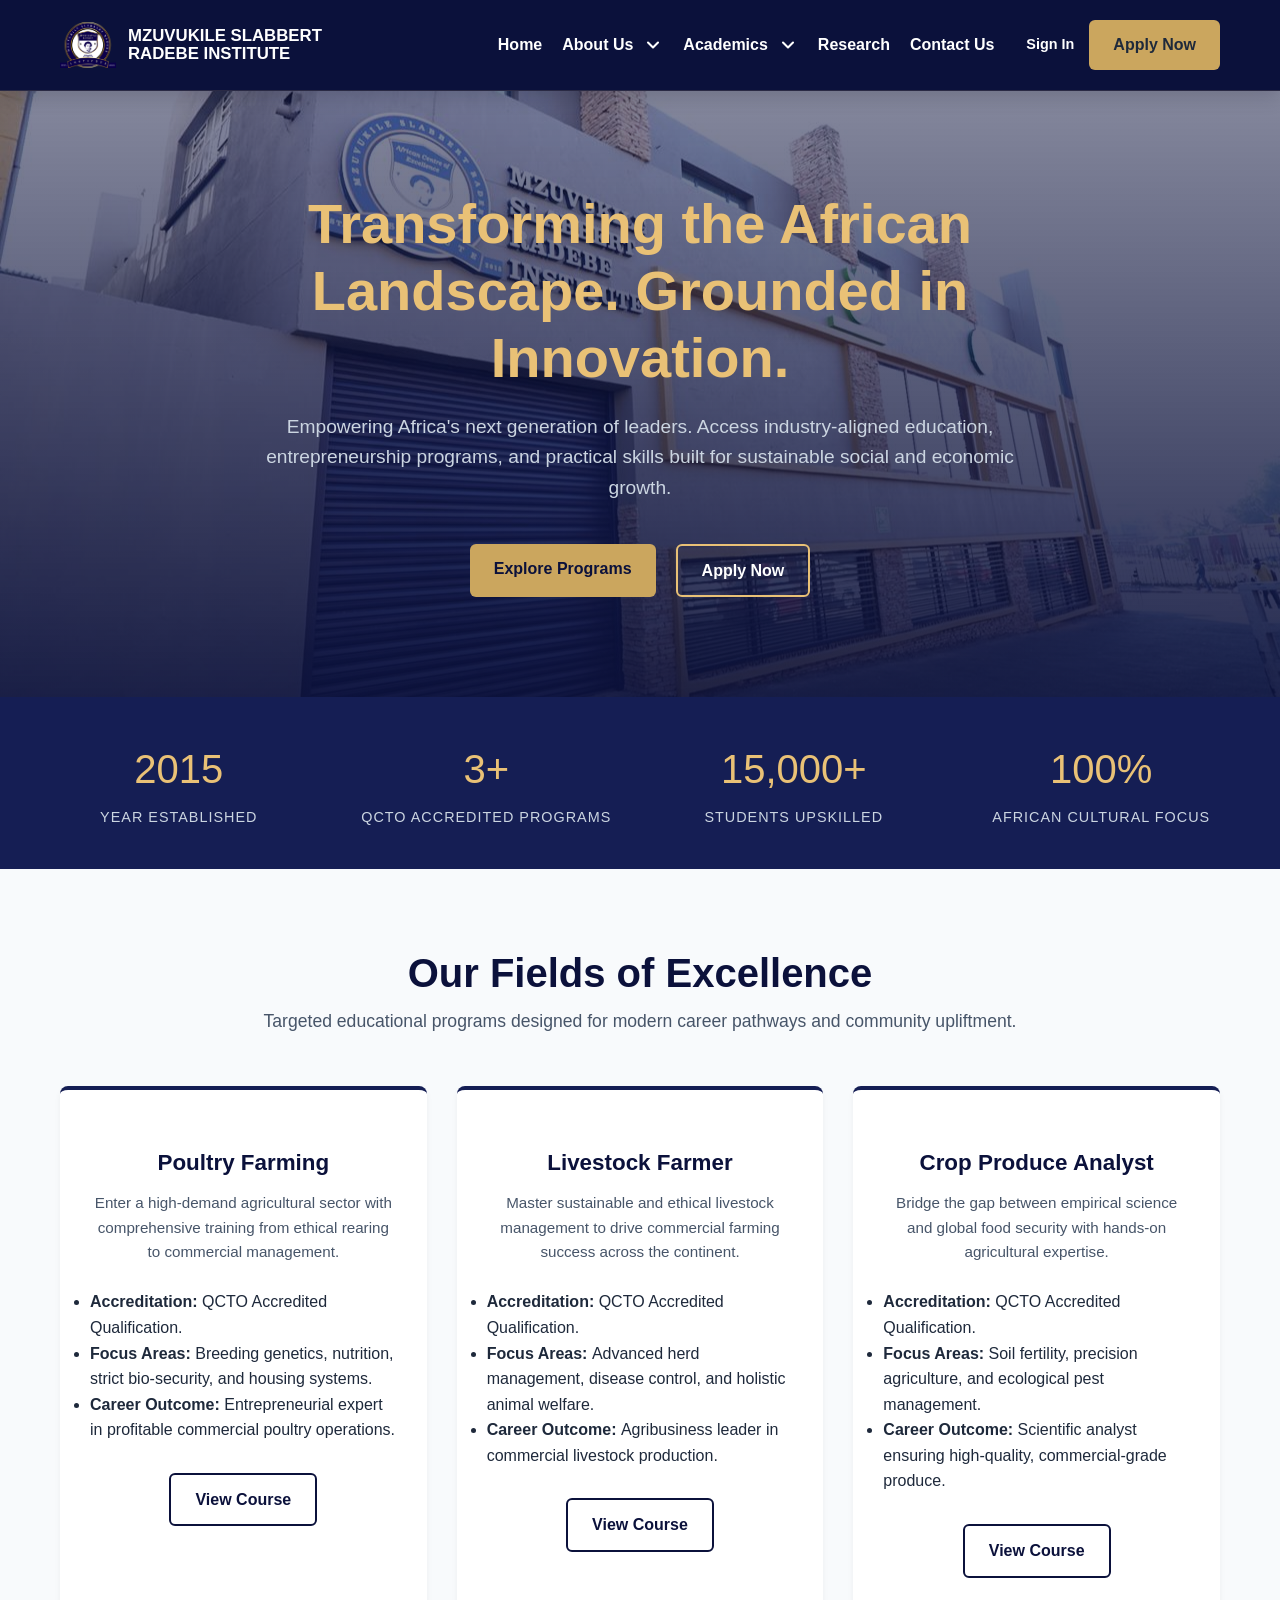
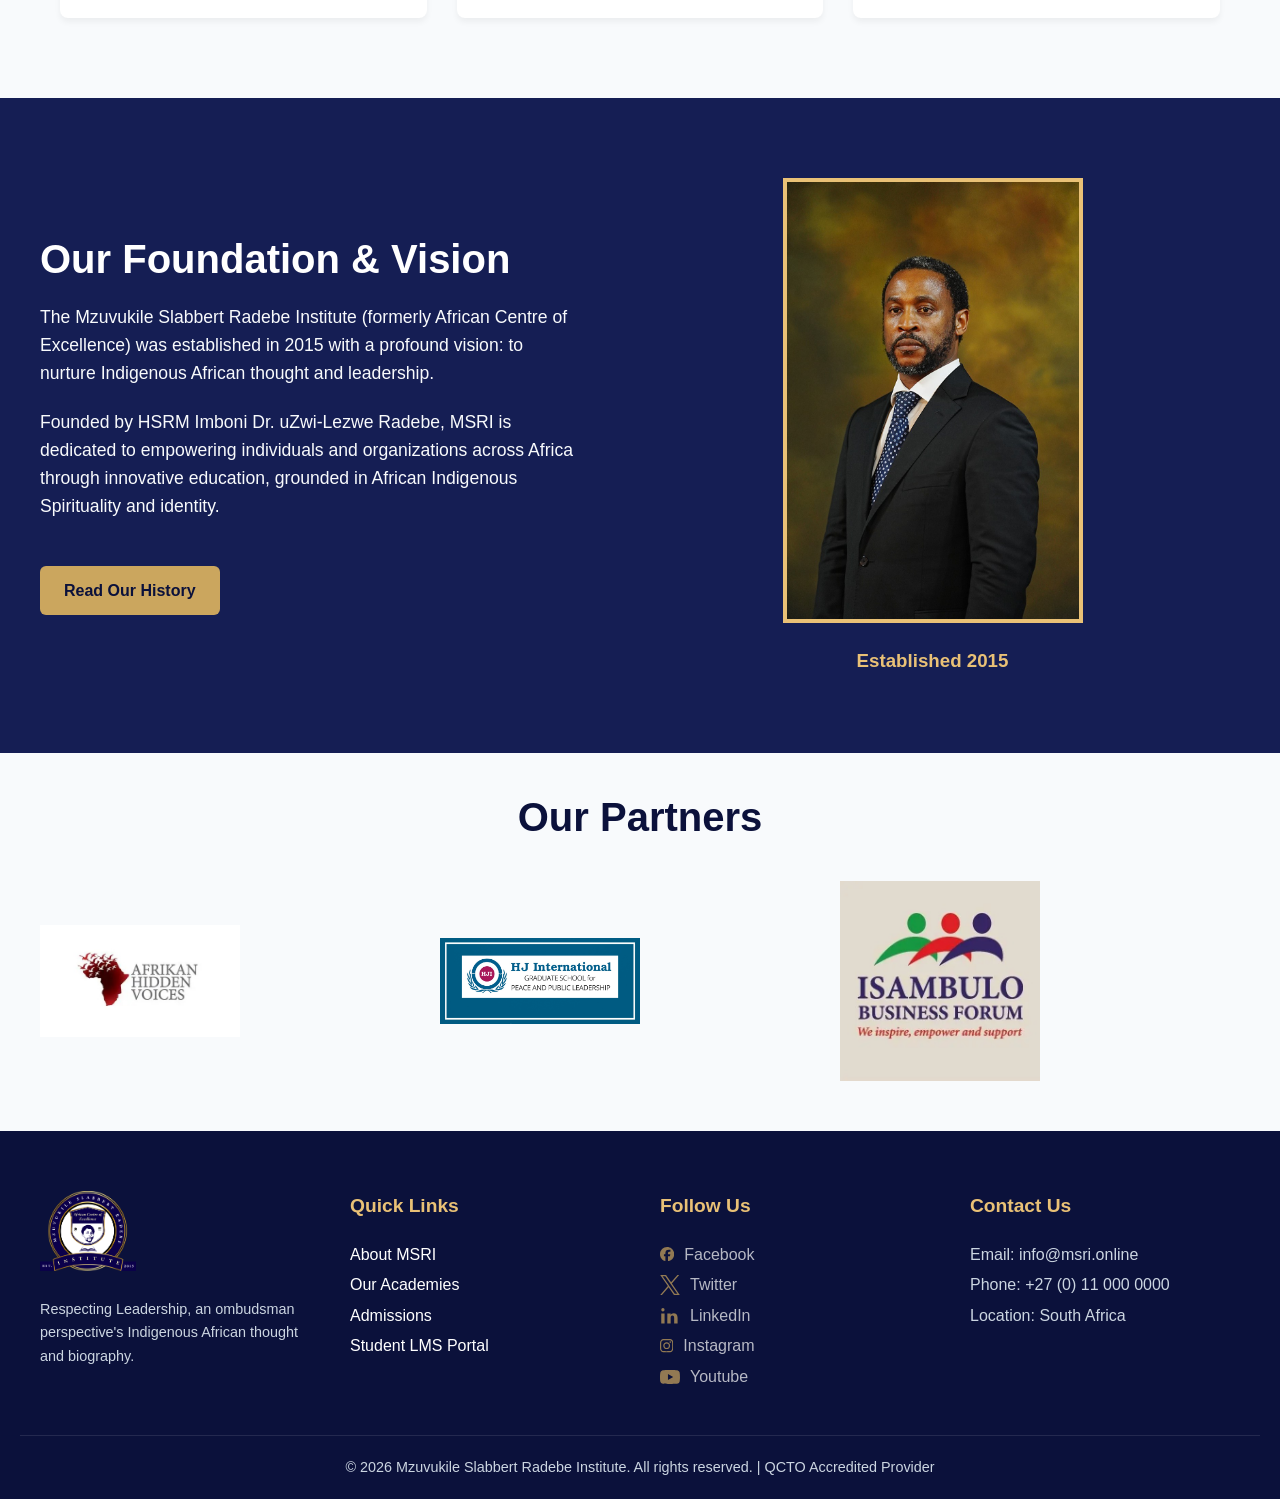
==== commit d01d953b: "Improve site UI and header navigation Co-authored-by: arena-agent <297053741+arena-agent@users.norep" ====
--- a/index.html
+++ b/index.html
@@ -3,18 +3,14 @@
   <head>
     <meta charset="UTF-8" />
     <meta name="viewport" content="width=device-width, initial-scale=1.0" />
-    <title>MSRI | Mzuvukile Slabbert Radebe Institute</title>
+    <meta name="description" content="Mzuvukile Slabbert Radebe Institute provides African-centred education, practical skills development, and leadership pathways." />
+    <title>MSRI | African Education, Leadership & Skills Development</title>
     <link rel="icon" type="image/png" href="../assets/img/branding/logo.png" />
     <link rel="stylesheet" href="./assets/css/pages/home.css" />
     <link rel="stylesheet" href="./assets/css/global.css" />
     <link rel="stylesheet" href="./assets/css/components.css" />
     <script src="./assets/js/main.js" defer></script>
     <link rel="preload" href="assets/img/heroes/hero-img-1.jpg" as="image" />
-    <link rel="preload" href="assets/img/heroes/hero-img-1.jpg" as="image" />
-    <link rel="preload" href="assets/img/heroes/hero-img-3.jpg" as="image" />
-    <link rel="preload" href="assets/img/heroes/hero-img-4.jpg" as="image" />
-    <link rel="preload" href="assets/img/heroes/hero-img-5.jpg" as="image" />
-    <link rel="preload" href="assets/img/heroes/hero-img-6.jpeg" as="image" />
   </head>
   <body>
     <header>
@@ -22,11 +18,11 @@
         <div class="logo">
           <a href="index.html">
             <img src="../assets/img/branding/logo.png" alt="MSRI Logo" />
-            <div class="logo-text">MZUVUKILE SLABBERT<br />RADEBE INSITUTE</div>
+            <div class="logo-text">MZUVUKILE SLABBERT<br />RADEBE INSTITUTE</div>
           </a>
         </div>
 
-        <button class="open-menu">
+        <button class="open-menu" type="button" aria-label="Open navigation menu" aria-expanded="false" aria-controls="mobile-nav">
           <svg
             width="50px"
             height="50px"
@@ -41,14 +37,15 @@
           </svg>
         </button>
 
-        <nav class="nav-links">
+        <nav class="nav-links" id="mobile-nav">
           <ul class="link-list">
             <li>
               <a href="index.html">Home</a>
             </li>
 
+            <!-- FIXED ABOUT US: Removed stray tags and fixed nesting -->
             <li class="has-dropdown-menu">
-              <a href="#" class="dropdown-link">
+              <button type="button" class="dropdown-link" aria-haspopup="true">
                 About Us
                 <svg
                   class="chevron-icon"
@@ -61,20 +58,18 @@
                 >
                   <polyline points="6 9 12 15 18 9"></polyline>
                 </svg>
-              </a>
-
+              </button>
               <ul class="dropdown-menu">
-                <li><a href="#">Our History</a></li>
-                <li><a href="#">Accreditation</a></li>
-                <li><a href="#">Leadership</a></li>
-                <li><a href="#">Partners</a></li>
-                <li><a href="#">News & Media</a></li>
-                <li><a href="#">Events</a></li>
+                <li><a href="about-us.html">About Us</a></li>
+                <li><a href="partners.html">Partners</a></li>
+                <li><a href="news-media.html">News & Media</a></li>
+                <li><a href="events.html">Events</a></li>
               </ul>
             </li>
 
+            <!-- FIXED ACADEMICS: Cleaned up the closing tags at the bottom of this block -->
             <li class="has-mega-menu">
-              <a href="#" class="dropdown-link">
+              <button type="button" class="dropdown-link" aria-haspopup="true">
                 Academics
                 <svg
                   class="chevron-icon"
@@ -87,15 +82,12 @@
                 >
                   <polyline points="6 9 12 15 18 9"></polyline>
                 </svg>
-              </a>
-
+              </button>
               <!-- The Split Mega Menu Container -->
               <div class="mega-menu-container split-menu">
                 <!-- LEFT SIDE: Legacy Qualifications (Schools) -->
                 <div class="menu-zone legacy-zone">
-                  <h3 class="zone-title">Legacy Qualifications</h3>
-
-                  <!-- We use 2 columns inside the left zone -->
+                  <h3 class="zone-title">CHE Qualifications <span class="coming-soon-badge">Coming soon</span></h3>
                   <div
                     class="mega-menu-grid"
                     style="grid-template-columns: repeat(2, 1fr)"
@@ -105,128 +97,103 @@
                       <h4>Business, Law & Society</h4>
                       <ul>
                         <li>
-                          <a href="#"
-                            >School of Business and Economic Studies</a
-                          >
-                        </li>
-                        <li><a href="#">School of Law</a></li>
-                        <li>
-                          <a href="#"
-                            >School of Social Science and Humanities</a
-                          >
+                          <span class="menu-link menu-link-disabled" aria-disabled="true">School of Business and Economic Studies</span>
+                        </li>
+                        <li><span class="menu-link menu-link-disabled" aria-disabled="true">School of Law</span></li>
+                        <li>
+                          <span class="menu-link menu-link-disabled" aria-disabled="true">School of Social Science and Humanities</span>
                         </li>
                       </ul>
-
                       <h4 style="margin-top: 25px">Science & Health</h4>
                       <ul>
                         <li>
-                          <a href="#">School of Science and Agriculture</a>
-                        </li>
-                        <li><a href="#">Health Sciences</a></li>
-                        <li><a href="#">Department of Animal Care</a></li>
+                          <span class="menu-link menu-link-disabled" aria-disabled="true">School of Science and Agriculture</span>
+                        </li>
+                        <li><span class="menu-link menu-link-disabled" aria-disabled="true">School of Health Sciences</span></li>
+                        <li>
+                          <span class="menu-link menu-link-disabled" aria-disabled="true">School of Mining and Land Survey</span>
+                        </li>
                       </ul>
                     </div>
-
                     <!-- Legacy Column 2 -->
                     <div class="menu-column">
-                      <h4>Arts, Media & Culture</h4>
+                      <h4>Arts, Media & Spirituality</h4>
                       <ul>
                         <li>
-                          <a href="#"
-                            >School of Indigenous Spirituality and African
-                            Matters</a
-                          >
-                        </li>
-                        <li><a href="#">School of Media and Journalism</a></li>
-                        <li><a href="#">School of Art and Music</a></li>
+                          <span class="menu-link menu-link-disabled" aria-disabled="true">School of Indigenous Spirituality and African
+                            Matters</span>
+                        </li>
+                        <li><span class="menu-link menu-link-disabled" aria-disabled="true">School of Media and Journalism</span></li>
+                        <li><span class="menu-link menu-link-disabled" aria-disabled="true">School of Art and Music</span></li>
+                        <li><span class="menu-link menu-link-disabled" aria-disabled="true">Language and Communication</span></li>
+                        <li><span class="menu-link menu-link-disabled" aria-disabled="true">Public Speaking & Self Mastery</span></li>
                       </ul>
-
                       <h4 style="margin-top: 25px">Tourism & Specialized</h4>
                       <ul>
                         <li>
-                          <a href="#">School of Hospitalities and Tourism</a>
-                        </li>
-                        <li><a href="#">TC Entity Qualifications</a></li>
+                          <span class="menu-link menu-link-disabled" aria-disabled="true">School of Hospitalities and Tourism</span>
+                        </li>
+                        <li><span class="menu-link menu-link-disabled" aria-disabled="true">TC Entity Qualifications</span></li>
                       </ul>
                     </div>
                   </div>
                 </div>
-
                 <!-- RIGHT SIDE: Skills-Based Programs -->
                 <div class="menu-zone skills-zone">
                   <h3 class="zone-title" style="color: var(--accent-gold)">
                     Skills-Based (QCTO)
                   </h3>
-
-                  <!-- We use 2 columns inside the right zone -->
                   <div
                     class="mega-menu-grid"
                     style="grid-template-columns: repeat(2, 1fr)"
                   >
                     <!-- Skills Column 1 -->
                     <div class="menu-column">
-                      <h4>Trades & Technical</h4>
+                      <h4>Higher Certificates <span class="menu-status">Coming soon</span></h4>
                       <ul>
-                        <li>
-                          <a href="#"
-                            >Department of Mining and Land Surveying</a
-                          >
-                        </li>
-                        <li><a href="#">Boiler Certificate</a></li>
-                        <li><a href="#">TLB</a></li>
-                        <li><a href="#">Artisan</a></li>
-                        <li><a href="#">Carpentry and Welding</a></li>
-                      </ul>
-
-                      <h4 style="margin-top: 25px">Agriculture & IT</h4>
-                      <ul>
-                        <li><a href="#">Farming</a></li>
-                        <li><a href="#">Computer</a></li>
-                        <li><a href="#">Safety and Security</a></li>
+                        <li><span class="menu-link menu-link-disabled" aria-disabled="true">Boiler Making</span></li>
+                        <li><span class="menu-link menu-link-disabled" aria-disabled="true">TLB</span></li>
+                        <li><span class="menu-link menu-link-disabled" aria-disabled="true">Artisan</span></li>
+                        <li><span class="menu-link menu-link-disabled" aria-disabled="true">Carpentry and Welding</span></li>
+                        <li><span class="menu-link menu-link-disabled" aria-disabled="true">Barber and Nail Technician</span></li>
+                        <li>
+                          <span class="menu-link menu-link-disabled" aria-disabled="true">Higher Certificate in Electrical Engineering</span>
+                        </li>
                       </ul>
                     </div>
 
-                    <!-- Skills Column 2 -->
                     <div class="menu-column">
-                      <h4>Business & Humanities</h4>
+                      <h4 style="margin-top: 25px">Agriculture</h4>
                       <ul>
-                        <li><a href="#">School of Business</a></li>
-                        <li><a href="#">School of Humanities or Arts</a></li>
-                        <li><a href="#">Language and Communication</a></li>
-                        <li><a href="#">Public Speaking & Self Mastery</a></li>
-                      </ul>
-
-                      <h4 style="margin-top: 25px">Service Industry</h4>
-                      <ul>
-                        <li><a href="#">Barber and Nail Technician</a></li>
+                        <li>
+                          <a href="academics.html#course-catalog"
+                            >Poultry Farming</a
+                          >
+                        </li>
+                        <li>
+                          <a href="academics.html#course-catalog"
+                            >Livestock Farmer</a
+                          >
+                        </li>
+                        <li>
+                          <a href="academics.html#course-catalog"
+                            >Crop Produce Analyst</a
+                          >
+                        </li>
                       </ul>
                     </div>
                   </div>
                 </div>
               </div>
             </li>
-            <li><a href="#">Research</a></li>
+            <!-- Replaced stray div with the correct closing li -->
+
+            <li><a href="research.html">Research</a></li>
             <li><a href="contact.html">Contact Us</a></li>
           </ul>
-          <div
-            class="header-actions"
-            style="
-              display: flex;
-              gap: 15px;
-              align-items: center;
-              margin-left: 20px;
-            "
-          >
-            <a
-              href="login.html"
-              style="
-                color: var(--white);
-                text-decoration: none;
-                font-weight: 600;
-                font-size: 0.9rem;
-              "
-              >Sign In</a
-            >
+
+          <div class="header-actions">
+            <a href="login.html">Sign In</a>
             <a href="apply.html" class="btn btn-gold">Apply Now</a>
           </div>
         </nav>
@@ -243,7 +210,7 @@
         </p>
         <div class="hero-buttons">
           <a href="academics.html" class="btn btn-gold">Explore Programs</a>
-          <a href="#" class="btn btn-outline">Apply Now</a>
+          <a href="apply.html" class="btn btn-outline">Apply Now</a>
         </div>
       </div>
     </section>
@@ -370,13 +337,14 @@
             and identity.
           </p>
           <br />
-          <a href="#" class="btn btn-gold">Read Our History</a>
+          <a href="history.html" class="btn btn-gold">Read Our History</a>
         </div>
 
         <div class="foundation-image">
           <img
-            src="../assets/img/content/founder.jpg"
+            src="./assets/img/content/founder.jpg"
             alt="MSRI Foundation Seal"
+            loading="lazy"
           />
           <h3 style="color: var(--accent-gold); margin-top: 20px">
             Established 2015
@@ -389,22 +357,22 @@
       <h2>Our Partners</h2>
       <div class="partners-container" id="slider">
         <div class="partner-slider" id="track">
-          <img src="./assets/img/branding/ahv-logo.jpeg" alt="" />
-          <img src="./assets/img/branding/hfi-logo.jpeg" alt="" />
-          <img src="./assets/img/branding/ibf-logo.jpeg" alt="" />
-          <img src="./assets/img/branding/ip-logo.jpeg" alt="" />
-          <img src="./assets/img/branding/mta-logo.jpeg" alt="" />
-          <img src="./assets/img/branding/sbhf-logo.jpeg" alt="" />
-          <img src="./assets/img/branding/tf-logo.jpeg" alt="" />
+          <img src="./assets/img/branding/ahv-logo.jpeg" alt="AHV partner logo" loading="lazy" />
+          <img src="./assets/img/branding/hfi-logo.jpeg" alt="HFI partner logo" loading="lazy" />
+          <img src="./assets/img/branding/ibf-logo.jpeg" alt="IBF partner logo" loading="lazy" />
+          <img src="./assets/img/branding/ip-logo.jpeg" alt="IP partner logo" loading="lazy" />
+          <img src="./assets/img/branding/mta-logo.jpeg" alt="MTA partner logo" loading="lazy" />
+          <img src="./assets/img/branding/sbhf-logo.jpeg" alt="SBHF partner logo" loading="lazy" />
+          <img src="./assets/img/branding/tf-logo.jpeg" alt="TF partner logo" loading="lazy" />
 
           <!-- duplicates -->
-          <img src="../assets/img/branding/ahv-logo.jpeg" alt="" />
-          <img src="../assets/img/branding/hfi-logo.jpeg" alt="" />
-          <img src="../assets/img/branding/ibf-logo.jpeg" alt="" />
-          <img src="../assets/img/branding/ip-logo.jpeg" alt="" />
-          <img src="../assets/img/branding/mta-logo.jpeg" alt="" />
-          <img src="../assets/img/branding/sbhf-logo.jpeg" alt="" />
-          <img src="../assets/img/branding/tf-logo.jpeg" alt="" />
+          <img src="./assets/img/branding/ahv-logo.jpeg" alt="" loading="lazy" aria-hidden="true" />
+          <img src="./assets/img/branding/hfi-logo.jpeg" alt="" loading="lazy" aria-hidden="true" />
+          <img src="./assets/img/branding/ibf-logo.jpeg" alt="" loading="lazy" aria-hidden="true" />
+          <img src="./assets/img/branding/ip-logo.jpeg" alt="" loading="lazy" aria-hidden="true" />
+          <img src="./assets/img/branding/mta-logo.jpeg" alt="" loading="lazy" aria-hidden="true" />
+          <img src="./assets/img/branding/sbhf-logo.jpeg" alt="" loading="lazy" aria-hidden="true" />
+          <img src="./assets/img/branding/tf-logo.jpeg" alt="" loading="lazy" aria-hidden="true" />
         </div>
       </div>
     </section>
@@ -426,9 +394,9 @@
         <div class="footer-col">
           <h4>Quick Links</h4>
           <ul>
-            <li><a href="#">About MSRI</a></li>
-            <li><a href="#">Our Academies</a></li>
-            <li><a href="#">Admissions</a></li>
+            <li><a href="about-us.html">About MSRI</a></li>
+            <li><a href="academics.html">Our Academies</a></li>
+            <li><a href="apply.html">Admissions</a></li>
             <li><a href="https://www.msri.online/">Student LMS Portal</a></li>
           </ul>
         </div>
@@ -437,7 +405,7 @@
           <h4>Follow Us</h4>
           <ul class="social-links">
             <li>
-              <a href="#" class="icons">
+              <span class="icons is-unavailable" aria-disabled="true">
                 <svg
                   role="img"
                   viewBox="0 0 24 24"
@@ -449,10 +417,10 @@
                   />
                 </svg>
                 Facebook
-              </a>
-            </li>
-            <li>
-              <a href="#" class="icons">
+              </span>
+            </li>
+            <li>
+              <span class="icons is-unavailable" aria-disabled="true">
                 <svg
                   role="img"
                   viewBox="0 0 24 24"
@@ -464,10 +432,10 @@
                   />
                 </svg>
                 Twitter
-              </a>
-            </li>
-            <li>
-              <a href="#" class="icons">
+              </span>
+            </li>
+            <li>
+              <span class="icons is-unavailable" aria-disabled="true">
                 <svg
                   role="img"
                   viewBox="0 0 24 24"
@@ -479,10 +447,10 @@
                   />
                 </svg>
                 LinkedIn
-              </a>
-            </li>
-            <li>
-              <a href="#" class="icons">
+              </span>
+            </li>
+            <li>
+              <span class="icons is-unavailable" aria-disabled="true">
                 <svg
                   role="img"
                   viewBox="0 0 24 24"
@@ -494,10 +462,10 @@
                   />
                 </svg>
                 Instagram
-              </a>
-            </li>
-            <li>
-              <a href="#" class="icons">
+              </span>
+            </li>
+            <li>
+              <span class="icons is-unavailable" aria-disabled="true">
                 <svg
                   role="img"
                   viewBox="0 0 24 24"
@@ -509,7 +477,7 @@
                   />
                 </svg>
                 Youtube
-              </a>
+              </span>
             </li>
           </ul>
         </div>
--- a/assets/css/components.css
+++ b/assets/css/components.css
@@ -379,4 +379,553 @@
     margin-left: 0;
     margin-bottom: 10px;
   }
-}+}
+/* Accessible dropdown controls */
+.nav-links .dropdown-link {
+  appearance: none;
+  background: transparent;
+  border: 0;
+  color: var(--white);
+  font: inherit;
+  font-weight: 700;
+  padding: 0;
+  cursor: pointer;
+}
+
+.nav-links .dropdown-link:hover,
+.nav-links .dropdown-link:focus-visible {
+  color: var(--accent-gold);
+}
+
+.menu-link-disabled {
+  display: block;
+  color: rgba(233, 193, 118, 0.55);
+  cursor: not-allowed;
+  line-height: 1.35;
+  pointer-events: none;
+}
+
+.coming-soon-badge {
+  display: inline-flex;
+  align-items: center;
+  margin-left: 8px;
+  padding: 3px 7px;
+  border: 1px solid rgba(233, 193, 118, 0.55);
+  border-radius: 999px;
+  color: var(--primary-navy);
+  background: var(--accent-gold);
+  font-family: var(--font-body);
+  font-size: 0.66rem;
+  font-weight: 700;
+  letter-spacing: 0.04em;
+  line-height: 1;
+  text-transform: uppercase;
+  vertical-align: middle;
+}
+
+.btn-disabled,
+.btn:disabled {
+  cursor: not-allowed;
+  opacity: 0.62;
+  pointer-events: none;
+}
+
+.form-status-note {
+  margin: -8px 0 0;
+  color: var(--text-gray);
+  font-size: 0.85rem;
+  line-height: 1.5;
+  text-align: center;
+}
+
+.is-unavailable {
+  cursor: not-allowed;
+  opacity: 0.7;
+}
+
+button:focus-visible,
+a:focus-visible,
+select:focus-visible,
+input:focus-visible,
+textarea:focus-visible {
+  outline: 3px solid rgba(233, 193, 118, 0.8);
+  outline-offset: 3px;
+}
+
+@media (prefers-reduced-motion: reduce) {
+  *,
+  *::before,
+  *::after {
+    animation-duration: 0.01ms !important;
+    animation-iteration-count: 1 !important;
+    scroll-behavior: auto !important;
+    transition-duration: 0.01ms !important;
+  }
+}
+
+.header-actions {
+  display: flex;
+  align-items: center;
+  gap: 15px;
+  margin-left: 20px;
+}
+
+.header-actions > a:first-child {
+  color: var(--white);
+  font-size: 0.9rem;
+  font-weight: 600;
+}
+
+.header-actions > a:first-child:hover {
+  color: var(--accent-gold);
+}
+
+@media (max-width: 768px) {
+  .header-actions {
+    align-items: flex-start;
+    flex-direction: column;
+    gap: 14px;
+    margin: 10px 0 0;
+  }
+}
+
+.menu-status {
+  display: inline-block;
+  margin-left: 4px;
+  color: rgba(233, 193, 118, 0.7);
+  font-size: 0.68rem;
+  font-weight: 600;
+  letter-spacing: 0.02em;
+  text-transform: uppercase;
+}
+
+/* Header dropdown positioning and sizing */
+.has-dropdown-menu {
+  position: relative;
+}
+
+.dropdown-menu {
+  top: calc(100% + 10px);
+  left: 0;
+  width: 190px;
+}
+
+.nav-links .dropdown-link {
+  display: flex;
+  align-items: center;
+  gap: 10px;
+  line-height: 1.2;
+  white-space: nowrap;
+}
+
+.coming-soon-badge {
+  white-space: nowrap;
+}
+
+/* Keep the large Academics menu aligned to the viewport, not the menu label. */
+.has-mega-menu {
+  position: static;
+}
+
+.mega-menu-container.split-menu {
+  top: 100%;
+  left: 50%;
+  width: min(1200px, calc(100vw - 40px));
+  margin-left: 0;
+  transform: translateX(-50%);
+}
+
+.has-mega-menu:hover .mega-menu-container.split-menu,
+.has-mega-menu:focus-within .mega-menu-container.split-menu {
+  transform: translateX(-50%) translateY(1px);
+}
+
+@media (max-width: 768px) {
+  .dropdown-menu,
+  .mega-menu-container.split-menu {
+    top: auto;
+    left: auto;
+    width: 100%;
+    transform: none;
+  }
+
+  .has-mega-menu:hover .mega-menu-container.split-menu,
+  .has-mega-menu:focus-within .mega-menu-container.split-menu {
+    transform: none;
+  }
+}
+
+/* Refined header dropdown styling */
+.has-dropdown-menu,
+.has-mega-menu {
+  height: 100%;
+}
+
+.has-dropdown-menu > .dropdown-link,
+.has-mega-menu > .dropdown-link {
+  min-height: 42px;
+  padding: 8px 0;
+  transition: color 0.2s ease;
+}
+
+.dropdown-menu,
+.mega-menu-container {
+  border: 1px solid rgba(233, 193, 118, 0.22);
+  border-top: 3px solid var(--accent-gold);
+  box-shadow: 0 18px 40px rgba(2, 6, 23, 0.35);
+  transform: translateY(8px);
+  transition:
+    opacity 0.2s ease,
+    transform 0.2s ease,
+    visibility 0.2s ease;
+  pointer-events: none;
+}
+
+.has-dropdown-menu:hover .dropdown-menu,
+.has-dropdown-menu:focus-within .dropdown-menu {
+  transform: translateY(0);
+  pointer-events: auto;
+}
+
+.dropdown-menu {
+  min-width: 210px;
+  padding: 8px;
+  background: var(--primary-navy-light);
+  border-radius: 0 0 10px 10px;
+}
+
+.dropdown-menu li {
+  margin: 0;
+}
+
+.dropdown-menu li a {
+  display: block;
+  padding: 10px 12px;
+  border-radius: 6px;
+  color: var(--white);
+  font-size: 0.95rem;
+  font-weight: 600;
+  line-height: 1.3;
+  white-space: nowrap;
+}
+
+.dropdown-menu li a:hover,
+.dropdown-menu li a:focus-visible {
+  background: rgba(233, 193, 118, 0.14);
+  color: var(--accent-gold);
+  text-decoration: none;
+}
+
+.mega-menu-container.split-menu {
+  overflow: hidden;
+  border-radius: 0 0 12px 12px;
+  background: var(--primary-navy-light);
+}
+
+.has-mega-menu:hover .mega-menu-container.split-menu,
+.has-mega-menu:focus-within .mega-menu-container.split-menu {
+  transform: translateX(-50%) translateY(0);
+  pointer-events: auto;
+}
+
+.menu-zone {
+  min-width: 0;
+  padding: 30px 34px 34px;
+}
+
+.legacy-zone {
+  background:
+    linear-gradient(rgba(21, 30, 84, 0.96), rgba(21, 30, 84, 0.96)),
+    url("../img/heroes/hero-img-3.jpg") center / cover;
+}
+
+.skills-zone {
+  background: var(--primary-navy);
+  border-left: 1px solid rgba(233, 193, 118, 0.18);
+}
+
+.zone-title {
+  display: flex;
+  align-items: center;
+  flex-wrap: wrap;
+  gap: 9px;
+  width: 100%;
+  margin-bottom: 24px;
+  padding-bottom: 12px;
+  font-size: 1.18rem;
+}
+
+.mega-menu-grid {
+  grid-template-columns: repeat(2, minmax(0, 1fr));
+  gap: 26px;
+}
+
+.menu-column {
+  min-width: 0;
+  margin: 0;
+}
+
+.menu-column h4 {
+  margin: 0 0 10px;
+  color: var(--white);
+  font-size: 0.86rem;
+  letter-spacing: 0.02em;
+  line-height: 1.3;
+}
+
+.menu-column ul {
+  display: grid;
+  gap: 3px;
+}
+
+.menu-column ul li {
+  margin: 0;
+}
+
+.menu-column ul li a,
+.menu-link-disabled {
+  padding: 7px 8px;
+  border-radius: 5px;
+  font-size: 0.84rem;
+  line-height: 1.35;
+}
+
+.menu-column ul li a {
+  display: block;
+  color: #dbe3f4;
+  font-weight: 500;
+}
+
+.menu-column ul li a:hover,
+.menu-column ul li a:focus-visible {
+  background: rgba(233, 193, 118, 0.12);
+  color: var(--accent-gold);
+  text-decoration: none;
+}
+
+.menu-link-disabled {
+  color: rgba(219, 227, 244, 0.45);
+}
+
+.menu-status {
+  padding: 3px 6px;
+  border: 1px solid rgba(233, 193, 118, 0.35);
+  border-radius: 999px;
+  color: var(--accent-gold);
+  font-size: 0.6rem;
+  line-height: 1;
+}
+
+@media (max-width: 768px) {
+  .has-dropdown-menu,
+  .has-mega-menu {
+    height: auto;
+  }
+
+  .dropdown-menu,
+  .mega-menu-container {
+    border: 0;
+    box-shadow: none;
+    transform: none;
+    transition: none;
+    pointer-events: auto;
+  }
+
+  .dropdown-menu {
+    min-width: 0;
+    border-radius: 0;
+    padding: 8px 0 8px 15px;
+  }
+
+  .mega-menu-container.split-menu {
+    border-radius: 0;
+  }
+
+  .menu-zone {
+    padding: 20px 0;
+  }
+
+  .skills-zone {
+    border-top: 1px solid rgba(233, 193, 118, 0.18);
+    border-left: 0;
+  }
+
+  .mega-menu-grid {
+    grid-template-columns: 1fr;
+    gap: 10px;
+  }
+
+  .zone-title {
+    font-size: 1.05rem;
+  }
+
+  .dropdown-menu li a,
+  .menu-column ul li a,
+  .menu-link-disabled {
+    white-space: normal;
+  }
+}
+
+/* Header alignment system */
+header {
+  min-height: 90px;
+  border-bottom: 1px solid rgba(233, 193, 118, 0.14);
+  box-shadow: 0 6px 18px rgba(2, 6, 23, 0.16);
+}
+
+.nav-container {
+  height: 90px;
+  width: 100%;
+  display: grid;
+  grid-template-columns: auto minmax(0, 1fr);
+  align-items: center;
+  gap: 32px;
+}
+
+.logo {
+  min-width: 0;
+  flex-shrink: 0;
+}
+
+.logo a {
+  gap: 12px;
+  white-space: nowrap;
+}
+
+.logo img {
+  width: 56px;
+  height: 60px;
+  object-fit: contain;
+  flex-shrink: 0;
+}
+
+.logo-text {
+  font-size: 1.05rem;
+  line-height: 1.08;
+}
+
+.nav-links {
+  min-width: 0;
+  height: 100%;
+  justify-content: flex-end;
+  gap: 24px;
+}
+
+.link-list {
+  height: 100%;
+  align-items: center;
+  gap: 20px;
+  margin: 0;
+}
+
+.link-list > li {
+  display: flex;
+  align-items: center;
+  height: 100%;
+  white-space: nowrap;
+}
+
+.header-actions {
+  height: 100%;
+  flex-shrink: 0;
+  margin-left: 8px;
+}
+
+.header-actions > a:first-child {
+  white-space: nowrap;
+}
+
+.has-dropdown-menu,
+.has-mega-menu {
+  display: flex;
+  align-items: center;
+}
+
+.has-dropdown-menu > .dropdown-link,
+.has-mega-menu > .dropdown-link {
+  min-height: 42px;
+  align-items: center;
+}
+
+@media (max-width: 1100px) and (min-width: 769px) {
+  .nav-container {
+    gap: 18px;
+    padding-inline: 16px;
+  }
+
+  .logo-text {
+    font-size: 0.92rem;
+  }
+
+  .logo {
+    gap: 9px;
+  }
+
+  .logo img {
+    width: 50px;
+    height: 54px;
+  }
+
+  .nav-links {
+    gap: 14px;
+  }
+
+  .link-list {
+    gap: 13px;
+  }
+
+  .nav-links a,
+  .nav-links .dropdown-link {
+    font-size: 0.88rem;
+  }
+
+  .header-actions {
+    gap: 9px;
+    margin-left: 0;
+  }
+
+  .header-actions .btn {
+    padding: 10px 14px;
+  }
+}
+
+@media (max-width: 768px) {
+  .nav-container {
+    height: 76px;
+    min-height: 76px;
+    display: flex;
+    gap: 0;
+    padding: 10px 16px;
+  }
+
+  .nav-links {
+    height: auto;
+    justify-content: flex-start;
+  }
+
+  .link-list {
+    height: auto;
+    align-items: stretch;
+  }
+
+  .link-list > li,
+  .has-dropdown-menu,
+  .has-mega-menu {
+    display: block;
+    height: auto;
+  }
+
+  .header-actions {
+    height: auto;
+  }
+}
+
+@media (max-width: 768px) {
+  header {
+    min-height: 76px;
+  }
+
+  body:not(.application-body) {
+    padding-top: 76px;
+  }
+}
